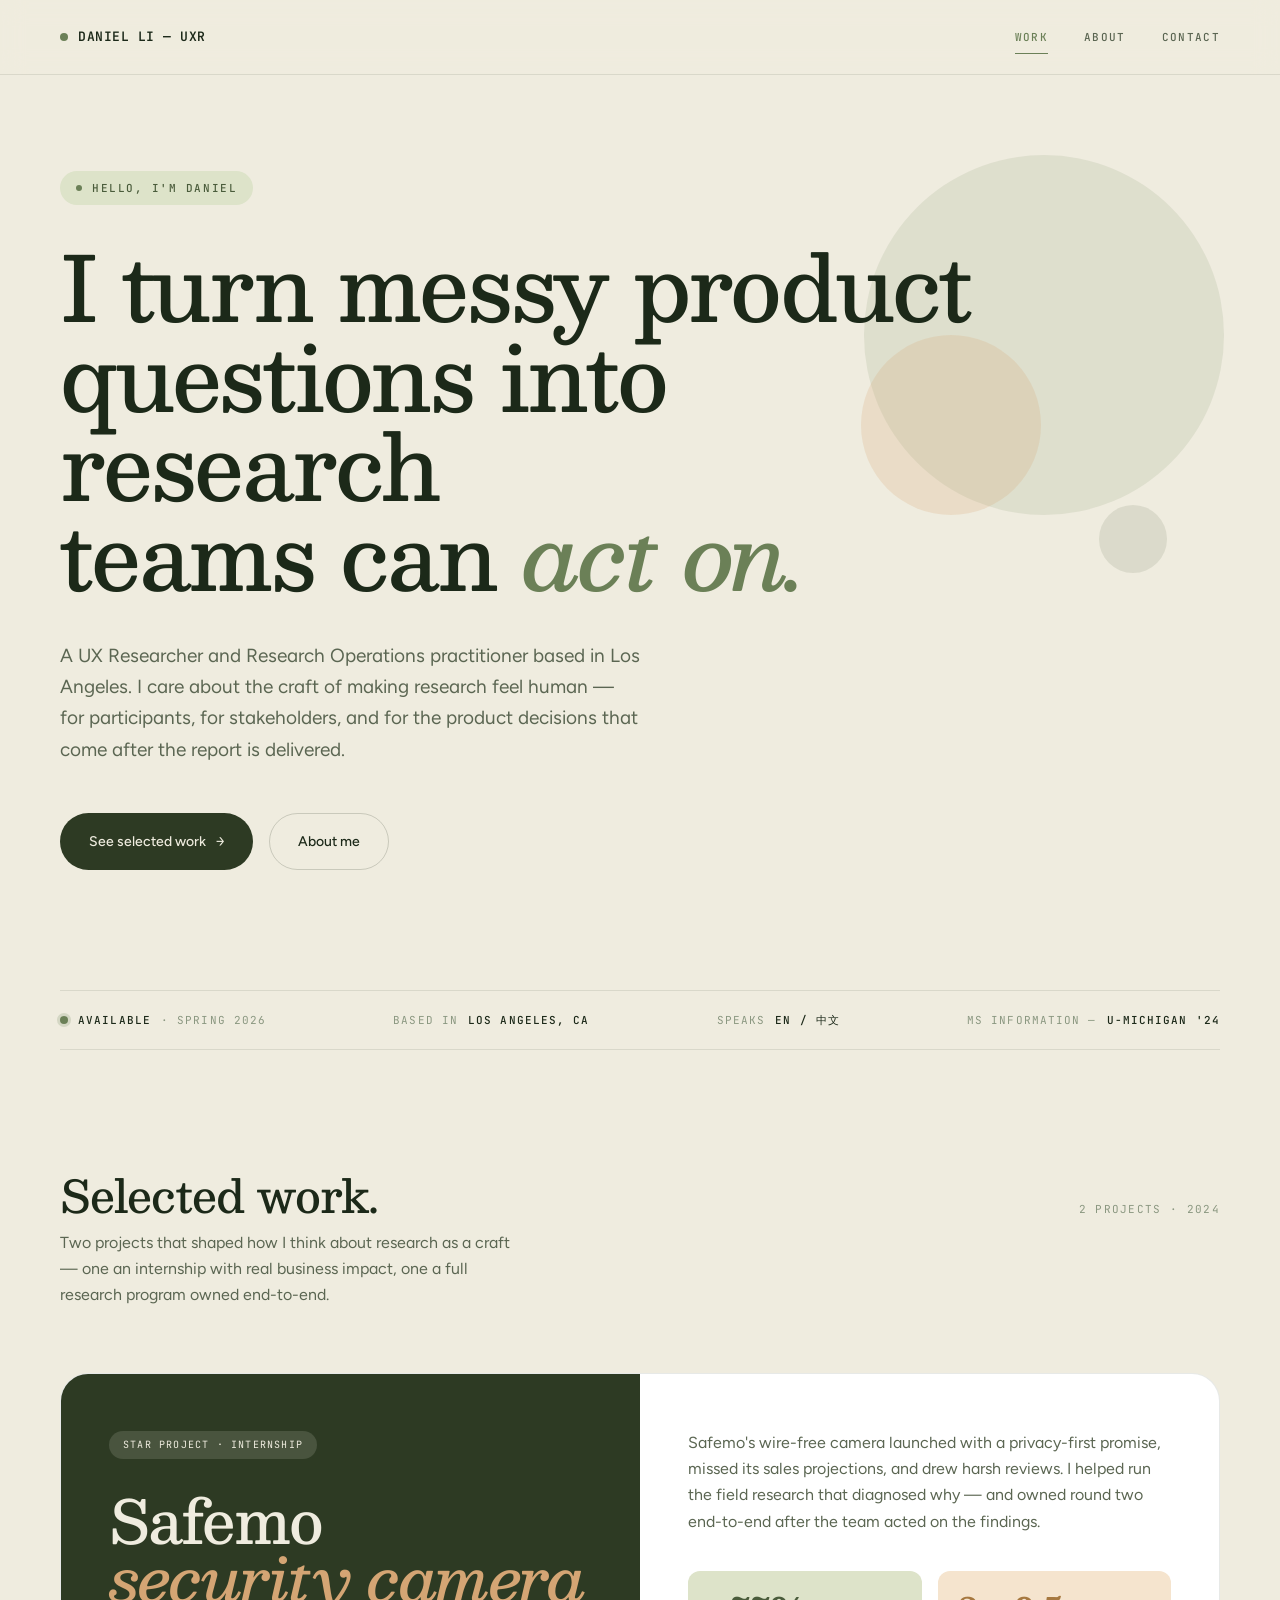
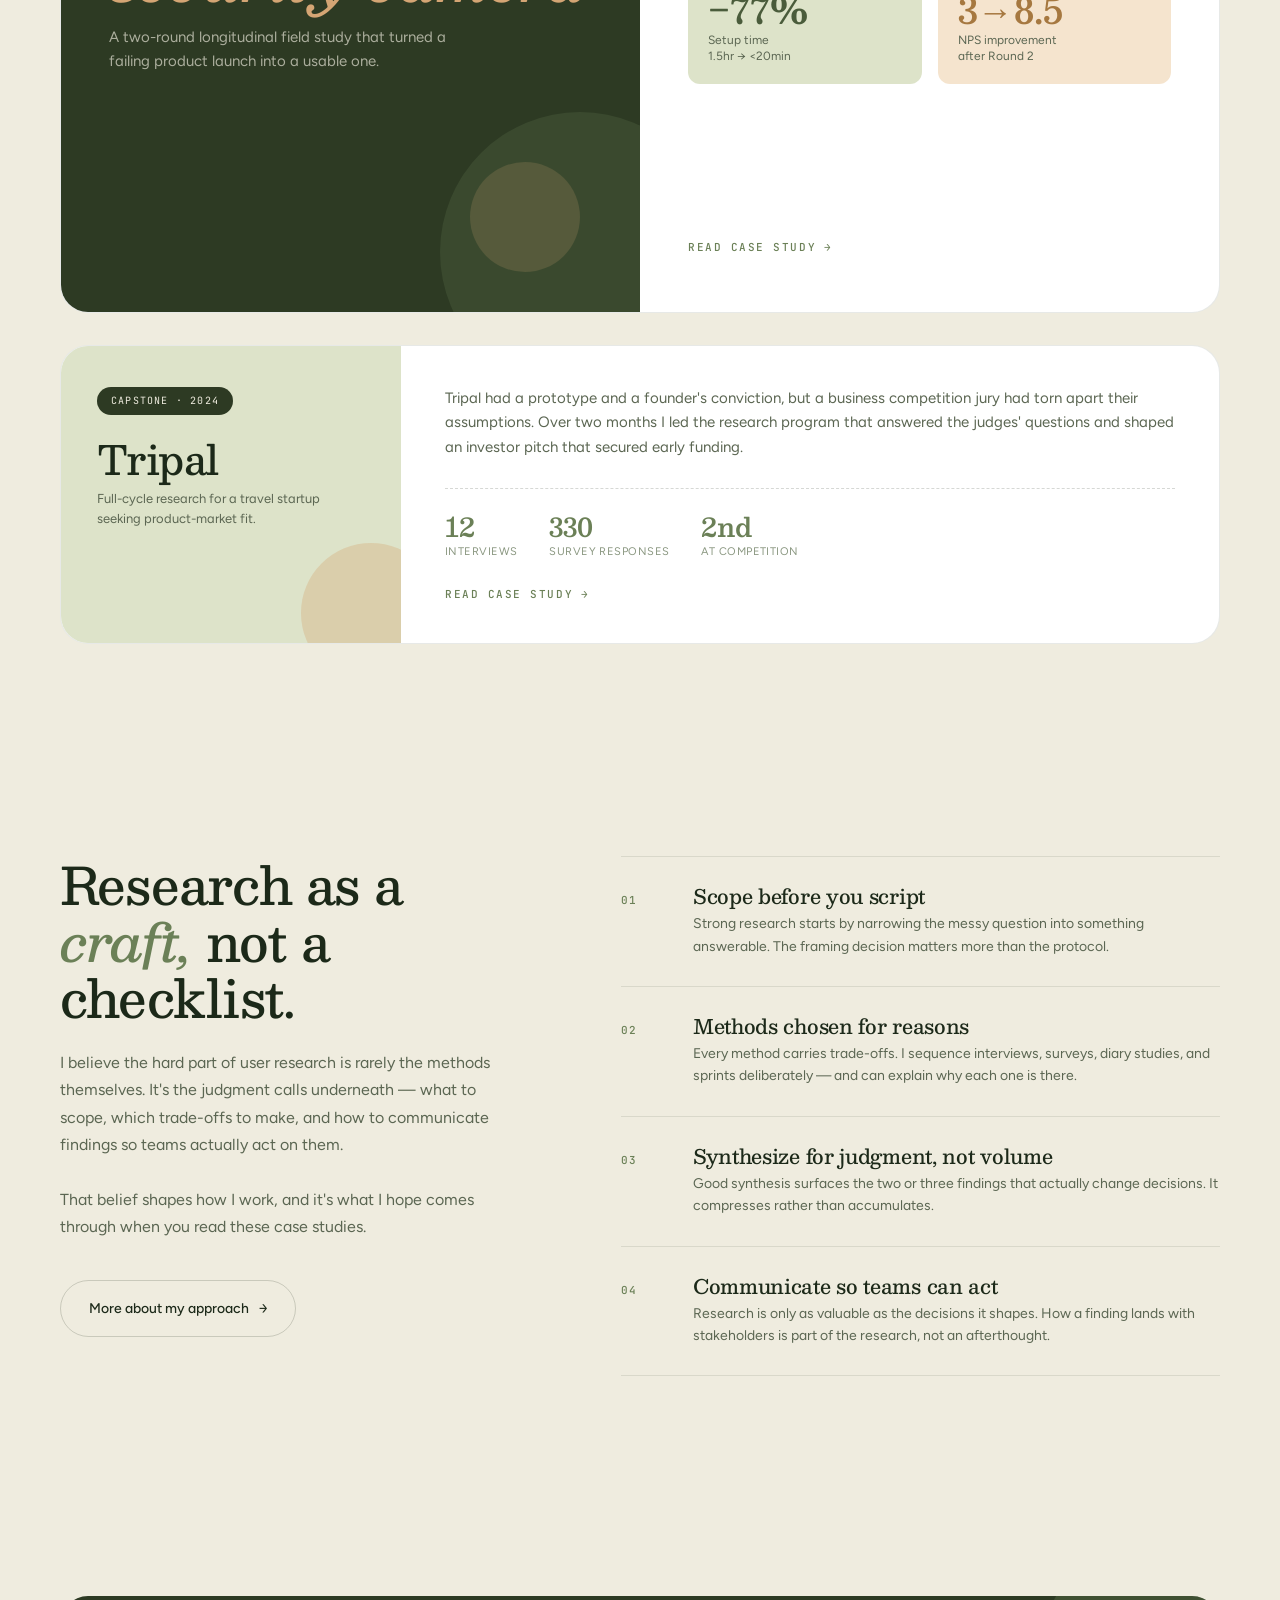
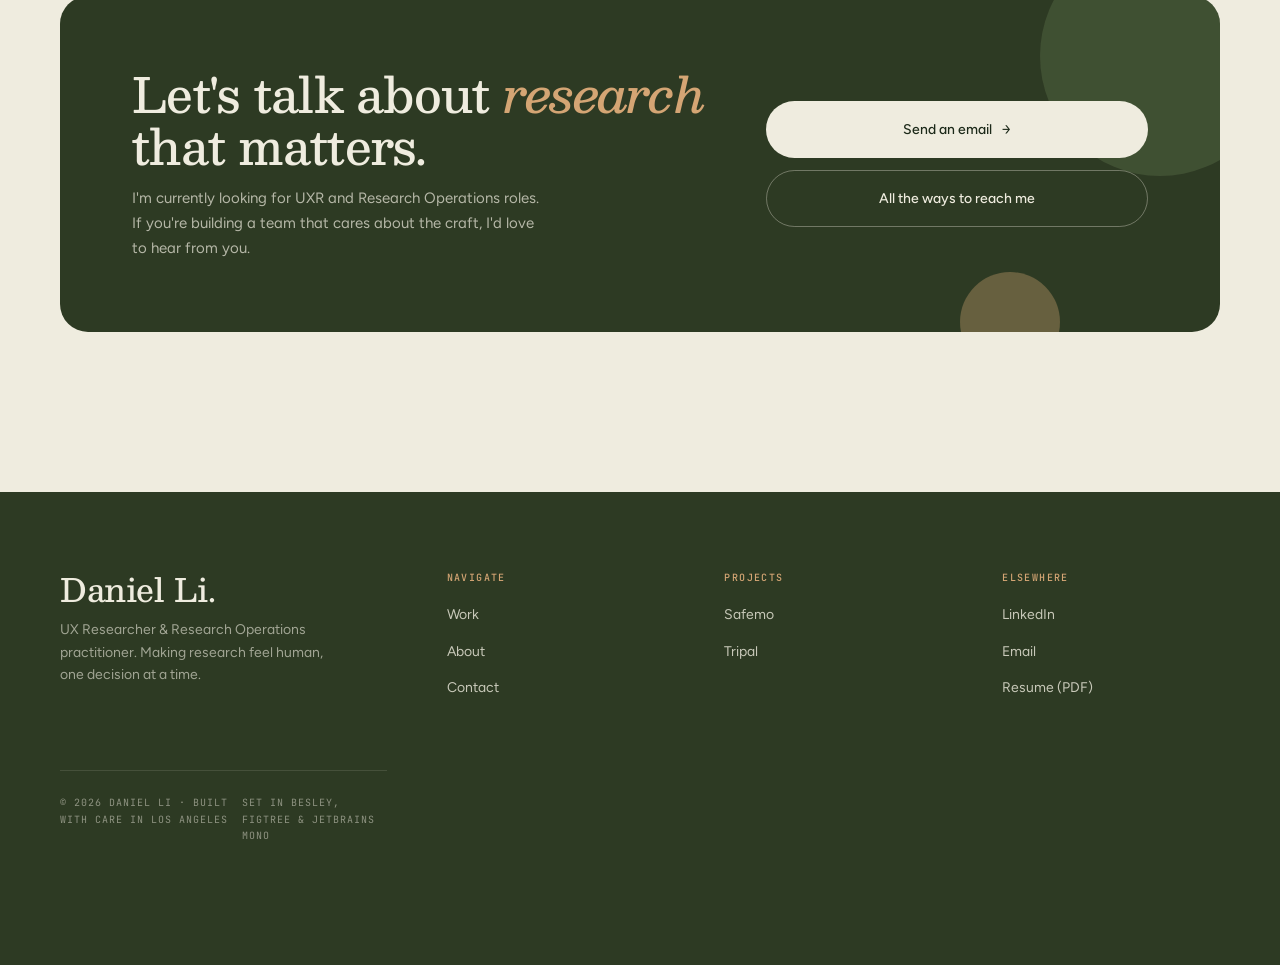
==== index.html @ e018b762 "Add files via upload" ====
<!DOCTYPE html>
<html lang="en">
<head>
<meta charset="UTF-8">
<meta name="viewport" content="width=device-width, initial-scale=1.0">
<title>Daniel Li — UX Researcher &amp; Research Operations</title>
<meta name="description" content="Daniel Li is a UX Researcher and Research Operations practitioner who helps product teams turn messy questions into research they can act on.">
<link rel="preconnect" href="https://fonts.googleapis.com">
<link rel="preconnect" href="https://fonts.gstatic.com" crossorigin>
<link href="https://fonts.googleapis.com/css2?family=Besley:ital,wght@0,400;0,500;0,600;0,700;1,400;1,500;1,600&family=Figtree:wght@400;500;600;700&family=JetBrains+Mono:wght@400;500;600&display=swap" rel="stylesheet">
<link rel="stylesheet" href="styles.css">
<style>
  /* -------- HOME: Hero -------- */
  .home-hero {
    padding: 96px 0 120px;
    position: relative;
    overflow: hidden;
  }
  .home-hero .hero-shapes {
    position: absolute;
    top: 0;
    right: 0;
    width: 55%;
    height: 100%;
    pointer-events: none;
  }
  .shape-circle {
    position: absolute;
    border-radius: 50%;
  }
  .shape-moss {
    top: 80px;
    right: 8%;
    width: 360px;
    height: 360px;
    background: var(--primary);
    opacity: 0.13;
  }
  .shape-apricot {
    top: 260px;
    right: 34%;
    width: 180px;
    height: 180px;
    background: var(--accent);
    opacity: 0.22;
  }
  .shape-small {
    top: 430px;
    right: 16%;
    width: 68px;
    height: 68px;
    background: var(--primary-dark);
    opacity: 0.12;
  }
  .home-hero .container {
    position: relative;
    z-index: 1;
  }
  .home-hero .eyebrow {
    margin-bottom: 36px;
  }
  .home-hero h1 {
    font-size: clamp(3rem, 7vw, 6rem);
    line-height: 1.0;
    font-weight: 500;
    letter-spacing: -0.025em;
    max-width: 960px;
    margin-bottom: 40px;
  }
  .home-hero h1 .line { display: block; }
  .home-hero h1 em { font-weight: 500; }
  .home-hero .lede {
    font-size: 19px;
    line-height: 1.65;
    max-width: 580px;
    color: var(--ink-2);
    margin-bottom: 48px;
  }
  .home-hero .cta-row {
    display: flex;
    gap: 16px;
    flex-wrap: wrap;
  }

  /* Status bar under hero */
  .status-bar {
    max-width: var(--container);
    margin: 0 auto;
    padding: 0 40px;
  }
  .status-bar .inner {
    display: flex;
    justify-content: space-between;
    align-items: center;
    padding: 20px 0;
    border-top: 1px solid var(--border);
    border-bottom: 1px solid var(--border);
    font-family: var(--font-mono);
    font-size: 11px;
    letter-spacing: 0.1em;
    text-transform: uppercase;
    color: var(--ink-3);
  }
  .status-bar .inner span { display: inline-flex; align-items: center; gap: 10px; }
  .status-bar .inner span b { color: var(--ink); font-weight: 500; }
  .status-bar .status-dot {
    display: inline-block;
    width: 8px; height: 8px;
    background: var(--primary);
    border-radius: 50%;
    box-shadow: 0 0 0 3px rgba(107, 128, 87, 0.2);
    animation: pulse 2s ease-in-out infinite;
  }
  @keyframes pulse {
    0%, 100% { box-shadow: 0 0 0 3px rgba(107, 128, 87, 0.2); }
    50% { box-shadow: 0 0 0 6px rgba(107, 128, 87, 0.08); }
  }

  /* -------- Featured Work -------- */
  .work-section {
    padding: 120px 0 60px;
  }
  .work-header {
    display: flex;
    justify-content: space-between;
    align-items: baseline;
    margin-bottom: 64px;
    flex-wrap: wrap;
    gap: 20px;
  }
  .work-header .headline {
    max-width: 560px;
  }
  .work-header h2 {
    font-size: clamp(2rem, 3.5vw, 3rem);
    margin-bottom: 10px;
  }
  .work-header p {
    font-size: 16px;
    color: var(--ink-2);
    max-width: 460px;
  }
  .work-header .count {
    font-family: var(--font-mono);
    font-size: 11px;
    letter-spacing: 0.12em;
    text-transform: uppercase;
    color: var(--ink-3);
  }

  .project-card {
    display: grid;
    background: var(--bg-card);
    border: 1px solid var(--border);
    border-radius: var(--radius-xl);
    overflow: hidden;
    margin-bottom: 32px;
    transition: transform 0.4s ease, box-shadow 0.4s ease, border-color 0.4s ease;
    text-decoration: none;
    color: inherit;
    cursor: pointer;
  }
  .project-card:hover {
    transform: translateY(-4px);
    border-color: var(--primary);
    box-shadow: 0 30px 60px -30px rgba(28, 41, 25, 0.18);
  }

  /* Featured (Safemo) — larger asymmetric card */
  .project-card.featured {
    grid-template-columns: 1fr 1fr;
    min-height: 540px;
  }
  .project-card.featured .visual {
    background: var(--primary-deep);
    color: var(--bg);
    padding: 56px 48px;
    position: relative;
    overflow: hidden;
  }
  .project-card.featured .visual .tag {
    display: inline-block;
    font-family: var(--font-mono);
    font-size: 10px;
    letter-spacing: 0.12em;
    text-transform: uppercase;
    background: rgba(239, 236, 223, 0.14);
    color: var(--bg);
    padding: 6px 14px;
    border-radius: var(--radius-pill);
    margin-bottom: 32px;
  }
  .project-card.featured .visual h3 {
    font-family: var(--font-display);
    font-size: 3.75rem;
    font-weight: 500;
    color: var(--bg);
    line-height: 0.96;
    letter-spacing: -0.02em;
    margin-bottom: 20px;
    position: relative;
    z-index: 1;
  }
  .project-card.featured .visual h3 em {
    color: var(--accent);
    font-style: italic;
  }
  .project-card.featured .visual .subtitle {
    font-size: 15px;
    color: rgba(239, 236, 223, 0.65);
    max-width: 340px;
    line-height: 1.55;
    position: relative;
    z-index: 1;
  }
  .project-card.featured .visual .decor {
    position: absolute;
    bottom: -80px;
    right: -80px;
    width: 280px;
    height: 280px;
    border-radius: 50%;
    background: var(--primary);
    opacity: 0.22;
  }
  .project-card.featured .visual .decor-2 {
    position: absolute;
    bottom: 40px;
    right: 60px;
    width: 110px;
    height: 110px;
    border-radius: 50%;
    background: var(--accent);
    opacity: 0.18;
  }
  .project-card.featured .content {
    padding: 56px 48px;
    display: flex;
    flex-direction: column;
    justify-content: space-between;
  }
  .project-card.featured .content .intro-text {
    font-size: 16px;
    line-height: 1.65;
    color: var(--ink-2);
    margin-bottom: 36px;
  }
  .project-card.featured .metrics-grid {
    display: grid;
    grid-template-columns: 1fr 1fr;
    gap: 16px;
    margin-bottom: 32px;
  }
  .metric-card {
    padding: 20px;
    background: var(--bg-sage);
    border-radius: var(--radius-md);
  }
  .metric-card.apricot { background: var(--bg-apricot); }
  .metric-card .num {
    font-family: var(--font-display);
    font-size: 2.25rem;
    font-weight: 600;
    line-height: 1;
    color: var(--primary-dark);
    margin-bottom: 6px;
  }
  .metric-card.apricot .num { color: var(--accent-dark); }
  .metric-card .label {
    font-size: 12px;
    color: var(--ink-2);
    line-height: 1.3;
  }
  .project-card .read-more {
    display: inline-flex;
    align-items: center;
    gap: 8px;
    font-family: var(--font-mono);
    font-size: 11px;
    letter-spacing: 0.14em;
    text-transform: uppercase;
    color: var(--primary);
    font-weight: 500;
  }
  .project-card .read-more .arrow {
    transition: transform 0.3s;
  }
  .project-card:hover .read-more .arrow { transform: translateX(4px); }

  /* Secondary (Tripal) — horizontal card */
  .project-card.secondary {
    grid-template-columns: 340px 1fr;
    min-height: 280px;
  }
  .project-card.secondary .visual {
    background: var(--bg-sage);
    padding: 40px 36px;
    position: relative;
    overflow: hidden;
  }
  .project-card.secondary .visual .tag {
    display: inline-block;
    font-family: var(--font-mono);
    font-size: 10px;
    letter-spacing: 0.12em;
    text-transform: uppercase;
    background: var(--primary-deep);
    color: var(--bg);
    padding: 6px 14px;
    border-radius: var(--radius-pill);
    margin-bottom: 24px;
  }
  .project-card.secondary .visual h3 {
    font-family: var(--font-display);
    font-size: 2.5rem;
    font-weight: 500;
    line-height: 1;
    margin-bottom: 10px;
    color: var(--ink);
  }
  .project-card.secondary .visual .subtitle {
    font-size: 13px;
    color: var(--ink-2);
    line-height: 1.5;
  }
  .project-card.secondary .visual .decor {
    position: absolute;
    bottom: -40px;
    right: -40px;
    width: 140px;
    height: 140px;
    border-radius: 50%;
    background: var(--accent);
    opacity: 0.35;
  }
  .project-card.secondary .content {
    padding: 40px 44px;
    display: flex;
    flex-direction: column;
    justify-content: space-between;
  }
  .project-card.secondary .content .intro-text {
    font-size: 15px;
    line-height: 1.65;
    color: var(--ink-2);
    margin-bottom: 28px;
  }
  .project-card.secondary .metrics-row {
    display: flex;
    gap: 32px;
    padding-top: 24px;
    border-top: 1px dashed var(--border-strong);
    margin-bottom: 24px;
  }
  .metric-inline .num {
    font-family: var(--font-display);
    font-size: 1.625rem;
    font-weight: 600;
    color: var(--primary);
    line-height: 1;
    margin-bottom: 4px;
  }
  .metric-inline .label {
    font-size: 11px;
    color: var(--ink-3);
    text-transform: uppercase;
    letter-spacing: 0.04em;
  }

  /* -------- Approach snapshot -------- */
  .approach-section {
    padding: 120px 0;
  }
  .approach-section .container {
    display: grid;
    grid-template-columns: 1fr 1.3fr;
    gap: 100px;
    align-items: start;
  }
  .approach-section .headline h2 {
    font-size: clamp(2rem, 4vw, 3.25rem);
    margin-bottom: 24px;
  }
  .approach-section .headline h2 em {
    color: var(--primary);
    font-weight: 500;
  }
  .approach-section .headline p {
    font-size: 16px;
    line-height: 1.7;
    color: var(--ink-2);
    margin-bottom: 28px;
  }
  .approach-section .headline .btn-secondary { margin-top: 12px; }

  .approach-list {
    list-style: none;
    counter-reset: approach;
  }
  .approach-list li {
    padding: 28px 0;
    border-top: 1px solid var(--border);
    display: grid;
    grid-template-columns: 48px 1fr;
    gap: 24px;
    counter-increment: approach;
  }
  .approach-list li:last-child { border-bottom: 1px solid var(--border); }
  .approach-list li::before {
    content: "0" counter(approach);
    font-family: var(--font-mono);
    font-size: 11px;
    color: var(--primary);
    font-weight: 500;
    letter-spacing: 0.1em;
    padding-top: 6px;
  }
  .approach-list h4 {
    font-family: var(--font-display);
    font-size: 1.25rem;
    font-weight: 500;
    margin-bottom: 6px;
  }
  .approach-list p {
    font-size: 14px;
    color: var(--ink-2);
    line-height: 1.6;
    margin: 0;
  }

  /* -------- Contact strip -------- */
  .contact-strip {
    padding: 100px 0 40px;
  }
  .contact-strip .inner {
    background: var(--primary-deep);
    color: var(--bg);
    border-radius: var(--radius-xl);
    padding: 72px 72px;
    display: grid;
    grid-template-columns: 1.5fr 1fr;
    gap: 60px;
    align-items: center;
    position: relative;
    overflow: hidden;
  }
  .contact-strip .inner .decor {
    position: absolute;
    top: -60px;
    right: -60px;
    width: 240px;
    height: 240px;
    border-radius: 50%;
    background: var(--primary);
    opacity: 0.3;
  }
  .contact-strip .inner .decor-2 {
    position: absolute;
    bottom: -40px;
    right: 160px;
    width: 100px;
    height: 100px;
    border-radius: 50%;
    background: var(--accent);
    opacity: 0.35;
  }
  .contact-strip h2 {
    font-size: clamp(2rem, 3.8vw, 3rem);
    color: var(--bg);
    line-height: 1.08;
    margin-bottom: 14px;
    position: relative;
    z-index: 1;
  }
  .contact-strip h2 em { color: var(--accent); }
  .contact-strip p {
    font-size: 15px;
    color: rgba(239, 236, 223, 0.7);
    max-width: 420px;
    position: relative;
    z-index: 1;
    margin: 0;
  }
  .contact-strip .actions {
    display: flex;
    flex-direction: column;
    gap: 12px;
    position: relative;
    z-index: 1;
  }
  .contact-strip .actions .btn {
    justify-content: center;
  }
  .contact-strip .btn-primary {
    background: var(--bg);
    color: var(--ink);
  }
  .contact-strip .btn-primary:hover { background: var(--accent); color: var(--ink); }
  .contact-strip .btn-secondary {
    border-color: rgba(239, 236, 223, 0.35);
    color: var(--bg);
  }
  .contact-strip .btn-secondary:hover {
    background: rgba(239, 236, 223, 0.1);
    color: var(--bg);
    border-color: var(--bg);
  }

  /* -------- Responsive -------- */
  @media (max-width: 980px) {
    .home-hero { padding: 60px 0 80px; }
    .home-hero .hero-shapes { opacity: 0.6; }
    .shape-moss { width: 240px; height: 240px; top: 40px; right: -40px; }
    .shape-apricot { width: 120px; height: 120px; top: 180px; right: 100px; }
    .shape-small { display: none; }
    .status-bar .inner {
      flex-direction: column;
      align-items: flex-start;
      gap: 10px;
      padding: 16px 0;
    }
    .work-section { padding: 80px 0 40px; }
    .project-card.featured { grid-template-columns: 1fr; min-height: auto; }
    .project-card.featured .visual { padding: 40px 32px; }
    .project-card.featured .visual h3 { font-size: 2.75rem; }
    .project-card.featured .content { padding: 40px 32px; }
    .project-card.secondary { grid-template-columns: 1fr; }
    .project-card.secondary .visual { padding: 32px; }
    .project-card.secondary .content { padding: 32px; }
    .approach-section { padding: 80px 0; }
    .approach-section .container {
      grid-template-columns: 1fr;
      gap: 50px;
    }
    .contact-strip .inner {
      grid-template-columns: 1fr;
      padding: 56px 40px;
      gap: 36px;
    }
    .contact-strip .actions .btn { width: 100%; }
  }
  @media (max-width: 600px) {
    .project-card.featured .metrics-grid { grid-template-columns: 1fr; }
    .metric-card .num { font-size: 1.875rem; }
    .project-card.secondary .metrics-row {
      flex-direction: column;
      gap: 16px;
    }
    .contact-strip .inner { padding: 40px 28px; }
  }
</style>
</head>
<body>

<!-- ============ HEADER ============ -->
<header class="site-header">
  <nav class="nav">
    <a href="index.html" class="nav-logo">Daniel Li — UXR</a>
    <div class="nav-links">
      <a href="index.html" class="active">Work</a>
      <a href="about.html">About</a>
      <a href="contact.html">Contact</a>
    </div>
  </nav>
</header>

<!-- ============ HERO ============ -->
<section class="home-hero">
  <div class="hero-shapes">
    <div class="shape-circle shape-moss"></div>
    <div class="shape-circle shape-apricot"></div>
    <div class="shape-circle shape-small"></div>
  </div>
  <div class="container">
    <div class="eyebrow">Hello, I'm Daniel</div>
    <h1>
      <span class="line">I turn messy product</span>
      <span class="line">questions into research</span>
      <span class="line">teams can <em>act on.</em></span>
    </h1>
    <p class="lede">A UX Researcher and Research Operations practitioner based in Los Angeles. I care about the craft of making research feel human — for participants, for stakeholders, and for the product decisions that come after the report is delivered.</p>
    <div class="cta-row">
      <a href="#work" class="btn btn-primary">See selected work <span class="arrow">→</span></a>
      <a href="about.html" class="btn btn-secondary">About me</a>
    </div>
  </div>
</section>

<!-- ============ STATUS BAR ============ -->
<div class="status-bar">
  <div class="inner">
    <span><i class="status-dot"></i> <b>Available</b> · Spring 2026</span>
    <span>Based in <b>Los Angeles, CA</b></span>
    <span>Speaks <b>EN / 中文</b></span>
    <span>MS Information — <b>U-Michigan '24</b></span>
  </div>
</div>

<!-- ============ FEATURED WORK ============ -->
<section class="work-section" id="work">
  <div class="container">
    <div class="work-header">
      <div class="headline">
        <h2>Selected work.</h2>
        <p>Two projects that shaped how I think about research as a craft — one an internship with real business impact, one a full research program owned end-to-end.</p>
      </div>
      <div class="count">2 Projects · 2024</div>
    </div>

    <!-- SAFEMO — Featured -->
    <a href="safemo.html" class="project-card featured">
      <div class="visual">
        <span class="tag">Star project · Internship</span>
        <h3>Safemo<br><em>security camera</em></h3>
        <p class="subtitle">A two-round longitudinal field study that turned a failing product launch into a usable one.</p>
        <div class="decor"></div>
        <div class="decor-2"></div>
      </div>
      <div class="content">
        <div>
          <p class="intro-text">Safemo's wire-free camera launched with a privacy-first promise, missed its sales projections, and drew harsh reviews. I helped run the field research that diagnosed why — and owned round two end-to-end after the team acted on the findings.</p>
          <div class="metrics-grid">
            <div class="metric-card">
              <div class="num">−77%</div>
              <div class="label">Setup time<br>1.5hr → &lt;20min</div>
            </div>
            <div class="metric-card apricot">
              <div class="num">3→8.5</div>
              <div class="label">NPS improvement<br>after Round 2</div>
            </div>
          </div>
        </div>
        <span class="read-more">Read case study <span class="arrow">→</span></span>
      </div>
    </a>

    <!-- TRIPAL — Secondary -->
    <a href="tripal.html" class="project-card secondary">
      <div class="visual">
        <span class="tag">Capstone · 2024</span>
        <h3>Tripal</h3>
        <p class="subtitle">Full-cycle research for a travel startup seeking product-market fit.</p>
        <div class="decor"></div>
      </div>
      <div class="content">
        <div>
          <p class="intro-text">Tripal had a prototype and a founder's conviction, but a business competition jury had torn apart their assumptions. Over two months I led the research program that answered the judges' questions and shaped an investor pitch that secured early funding.</p>
          <div class="metrics-row">
            <div class="metric-inline">
              <div class="num">12</div>
              <div class="label">Interviews</div>
            </div>
            <div class="metric-inline">
              <div class="num">330</div>
              <div class="label">Survey responses</div>
            </div>
            <div class="metric-inline">
              <div class="num">2nd</div>
              <div class="label">At competition</div>
            </div>
          </div>
        </div>
        <span class="read-more">Read case study <span class="arrow">→</span></span>
      </div>
    </a>
  </div>
</section>

<!-- ============ APPROACH ============ -->
<section class="approach-section">
  <div class="container">
    <div class="headline">
      <h2>Research as a <em>craft,</em> not a checklist.</h2>
      <p>I believe the hard part of user research is rarely the methods themselves. It's the judgment calls underneath — what to scope, which trade-offs to make, and how to communicate findings so teams actually act on them.</p>
      <p>That belief shapes how I work, and it's what I hope comes through when you read these case studies.</p>
      <a href="about.html" class="btn btn-secondary">More about my approach <span class="arrow">→</span></a>
    </div>
    <ol class="approach-list">
      <li>
        <div>
          <h4>Scope before you script</h4>
          <p>Strong research starts by narrowing the messy question into something answerable. The framing decision matters more than the protocol.</p>
        </div>
      </li>
      <li>
        <div>
          <h4>Methods chosen for reasons</h4>
          <p>Every method carries trade-offs. I sequence interviews, surveys, diary studies, and sprints deliberately — and can explain why each one is there.</p>
        </div>
      </li>
      <li>
        <div>
          <h4>Synthesize for judgment, not volume</h4>
          <p>Good synthesis surfaces the two or three findings that actually change decisions. It compresses rather than accumulates.</p>
        </div>
      </li>
      <li>
        <div>
          <h4>Communicate so teams can act</h4>
          <p>Research is only as valuable as the decisions it shapes. How a finding lands with stakeholders is part of the research, not an afterthought.</p>
        </div>
      </li>
    </ol>
  </div>
</section>

<!-- ============ CONTACT STRIP ============ -->
<section class="contact-strip">
  <div class="container">
    <div class="inner">
      <div>
        <h2>Let's talk about <em>research</em> that matters.</h2>
        <p>I'm currently looking for UXR and Research Operations roles. If you're building a team that cares about the craft, I'd love to hear from you.</p>
      </div>
      <div class="actions">
        <a href="mailto:your.email@example.com" class="btn btn-primary">Send an email <span class="arrow">→</span></a>
        <a href="contact.html" class="btn btn-secondary">All the ways to reach me</a>
      </div>
      <div class="decor"></div>
      <div class="decor-2"></div>
    </div>
  </div>
</section>

<!-- ============ FOOTER ============ -->
<footer class="site-footer">
  <div class="container">
    <div class="footer-intro">
      <h3>Daniel Li.</h3>
      <p class="tagline">UX Researcher &amp; Research Operations practitioner. Making research feel human, one decision at a time.</p>
    </div>
    <div class="footer-col">
      <h4>Navigate</h4>
      <ul>
        <li><a href="index.html">Work</a></li>
        <li><a href="about.html">About</a></li>
        <li><a href="contact.html">Contact</a></li>
      </ul>
    </div>
    <div class="footer-col">
      <h4>Projects</h4>
      <ul>
        <li><a href="safemo.html">Safemo</a></li>
        <li><a href="tripal.html">Tripal</a></li>
      </ul>
    </div>
    <div class="footer-col">
      <h4>Elsewhere</h4>
      <ul>
        <li><a href="#">LinkedIn</a></li>
        <li><a href="#">Email</a></li>
        <li><a href="#">Resume (PDF)</a></li>
      </ul>
    </div>
    <div class="colophon">
      <span>© 2026 Daniel Li · Built with care in Los Angeles</span>
      <span>Set in Besley, Figtree &amp; JetBrains Mono</span>
    </div>
  </div>
</footer>

</body>
</html>
---- styles.css ----
/* ==========================================================================
   DANIEL LI — UXR PORTFOLIO
   Shared stylesheet · Palette C: Moss & Oat
   ========================================================================== */

/* -------- CSS Variables -------- */
:root {
  /* Color — Moss & Oat palette */
  --bg:            #EFECDF;
  --bg-alt:        #FAF7EA;
  --bg-card:       #FFFFFF;
  --bg-sage:       #DDE3C9;
  --bg-apricot:    #F5E4CE;

  --primary:       #6B8057;
  --primary-dark:  #4A5C3B;
  --primary-deep:  #2D3A23;

  --accent:        #D4A574;
  --accent-dark:   #A67840;

  --ink:           #1C2919;
  --ink-2:         #5B6652;
  --ink-3:         #8A9780;
  --ink-4:         #B5BCA8;

  --border:        rgba(28, 41, 25, 0.10);
  --border-strong: rgba(28, 41, 25, 0.18);

  /* Typography */
  --font-display: 'Besley', Georgia, serif;
  --font-body:    'Figtree', -apple-system, BlinkMacSystemFont, sans-serif;
  --font-mono:    'JetBrains Mono', 'Courier New', monospace;

  /* Scale */
  --radius-sm: 4px;
  --radius-md: 12px;
  --radius-lg: 20px;
  --radius-xl: 28px;
  --radius-pill: 999px;

  --container: 1240px;
  --container-narrow: 880px;
}

/* -------- Reset -------- */
*, *::before, *::after {
  margin: 0;
  padding: 0;
  box-sizing: border-box;
}

html {
  scroll-behavior: smooth;
  -webkit-text-size-adjust: 100%;
}

body {
  font-family: var(--font-body);
  font-size: 16px;
  line-height: 1.65;
  color: var(--ink);
  background: var(--bg);
  -webkit-font-smoothing: antialiased;
  -moz-osx-font-smoothing: grayscale;
  font-feature-settings: 'ss01', 'cv11';
}

img, svg { display: block; max-width: 100%; }
a { color: inherit; text-decoration: none; }
button { font: inherit; cursor: pointer; background: none; border: none; color: inherit; }

/* -------- Typography -------- */
h1, h2, h3, h4 {
  font-family: var(--font-display);
  font-weight: 500;
  letter-spacing: -0.015em;
  line-height: 1.1;
  color: var(--ink);
}

h1 { font-size: clamp(2.5rem, 5.5vw, 5rem); }
h2 { font-size: clamp(1.875rem, 3.5vw, 2.75rem); }
h3 { font-size: clamp(1.375rem, 2vw, 1.75rem); }
h4 { font-size: 1.125rem; }

em { font-style: italic; color: var(--primary); }

p { margin-bottom: 1rem; color: var(--ink-2); }
p:last-child { margin-bottom: 0; }

/* Utility */
.container {
  max-width: var(--container);
  margin: 0 auto;
  padding: 0 40px;
}
.container-narrow {
  max-width: var(--container-narrow);
  margin: 0 auto;
  padding: 0 40px;
}

.mono-label {
  font-family: var(--font-mono);
  font-size: 11px;
  letter-spacing: 0.12em;
  text-transform: uppercase;
  color: var(--ink-3);
  font-weight: 500;
}

.eyebrow {
  display: inline-flex;
  align-items: center;
  gap: 10px;
  font-family: var(--font-mono);
  font-size: 11px;
  font-weight: 500;
  letter-spacing: 0.14em;
  text-transform: uppercase;
  color: var(--primary-dark);
  background: var(--bg-sage);
  padding: 8px 16px;
  border-radius: var(--radius-pill);
}
.eyebrow::before {
  content: '';
  width: 6px; height: 6px;
  background: var(--primary);
  border-radius: 50%;
}

/* -------- Header / Nav -------- */
.site-header {
  position: sticky;
  top: 0;
  z-index: 50;
  background: rgba(239, 236, 223, 0.88);
  backdrop-filter: blur(12px);
  -webkit-backdrop-filter: blur(12px);
  border-bottom: 1px solid var(--border);
}
.nav {
  max-width: var(--container);
  margin: 0 auto;
  padding: 22px 40px;
  display: flex;
  justify-content: space-between;
  align-items: center;
}
.nav-logo {
  font-family: var(--font-mono);
  font-size: 13px;
  font-weight: 600;
  letter-spacing: 0.04em;
  text-transform: uppercase;
  color: var(--ink);
  display: inline-flex;
  align-items: center;
  gap: 10px;
}
.nav-logo::before {
  content: '';
  width: 8px; height: 8px;
  background: var(--primary);
  border-radius: 50%;
}
.nav-links {
  display: flex;
  gap: 36px;
  align-items: center;
}
.nav-links a {
  font-family: var(--font-mono);
  font-size: 11px;
  font-weight: 500;
  letter-spacing: 0.12em;
  text-transform: uppercase;
  color: var(--ink-2);
  position: relative;
  padding: 6px 0;
  transition: color 0.2s;
}
.nav-links a:hover, .nav-links a.active { color: var(--primary); }
.nav-links a.active::after {
  content: '';
  position: absolute;
  bottom: -2px;
  left: 0;
  right: 0;
  height: 1px;
  background: var(--primary);
}

/* -------- Footer -------- */
.site-footer {
  background: var(--primary-deep);
  color: var(--bg);
  padding: 80px 0 40px;
  margin-top: 120px;
}
.site-footer .container {
  display: grid;
  grid-template-columns: 1.5fr 1fr 1fr 1fr;
  gap: 60px;
  margin-bottom: 80px;
}
.site-footer h3 {
  font-family: var(--font-display);
  font-size: 2rem;
  color: var(--bg);
  margin-bottom: 12px;
  font-weight: 500;
}
.site-footer .tagline {
  font-size: 14px;
  color: rgba(239, 236, 223, 0.6);
  max-width: 280px;
  line-height: 1.6;
}
.site-footer .footer-col h4 {
  font-family: var(--font-mono);
  font-size: 10px;
  font-weight: 500;
  letter-spacing: 0.14em;
  text-transform: uppercase;
  color: var(--accent);
  margin-bottom: 18px;
}
.site-footer .footer-col ul { list-style: none; }
.site-footer .footer-col ul li { margin-bottom: 10px; }
.site-footer .footer-col a {
  font-size: 14px;
  color: rgba(239, 236, 223, 0.8);
  transition: color 0.2s;
}
.site-footer .footer-col a:hover { color: var(--accent); }
.site-footer .colophon {
  border-top: 1px solid rgba(239, 236, 223, 0.12);
  padding-top: 24px;
  display: flex;
  justify-content: space-between;
  font-family: var(--font-mono);
  font-size: 10px;
  letter-spacing: 0.1em;
  text-transform: uppercase;
  color: rgba(239, 236, 223, 0.5);
}

/* -------- Buttons -------- */
.btn {
  display: inline-flex;
  align-items: center;
  gap: 10px;
  padding: 16px 28px;
  border-radius: var(--radius-pill);
  font-size: 14px;
  font-weight: 500;
  font-family: var(--font-body);
  transition: all 0.25s ease;
  border: 1px solid transparent;
  cursor: pointer;
}
.btn-primary {
  background: var(--primary-deep);
  color: var(--bg);
}
.btn-primary:hover {
  background: var(--primary);
  transform: translateY(-1px);
}
.btn-secondary {
  background: transparent;
  color: var(--ink);
  border-color: var(--border-strong);
}
.btn-secondary:hover {
  background: var(--primary-deep);
  color: var(--bg);
  border-color: var(--primary-deep);
}
.btn .arrow {
  transition: transform 0.25s;
  font-family: var(--font-mono);
}
.btn:hover .arrow { transform: translateX(3px); }

/* -------- Sections -------- */
section { position: relative; }
.section-divider {
  max-width: var(--container);
  margin: 0 auto;
  padding: 0 40px;
}
.section-divider hr {
  border: none;
  height: 1px;
  background: var(--border);
}

/* -------- Shared card component -------- */
.card {
  background: var(--bg-card);
  border: 1px solid var(--border);
  border-radius: var(--radius-lg);
  padding: 32px;
  transition: transform 0.3s ease, box-shadow 0.3s ease, border-color 0.3s ease;
}

/* -------- Responsive -------- */
@media (max-width: 900px) {
  .container, .container-narrow { padding: 0 24px; }
  .nav { padding: 18px 24px; }
  .nav-links { gap: 22px; }
  .nav-links a { font-size: 10px; }
  .site-footer { padding: 60px 0 30px; }
  .site-footer .container {
    grid-template-columns: 1fr 1fr;
    gap: 40px;
    margin-bottom: 40px;
  }
  .site-footer .footer-intro { grid-column: 1 / 3; }
  .site-footer .colophon {
    flex-direction: column;
    gap: 8px;
  }
}

@media (max-width: 600px) {
  body { font-size: 15px; }
  .nav-links { gap: 16px; }
  .nav-logo { font-size: 11px; }
  .nav-logo::before { width: 6px; height: 6px; }
}
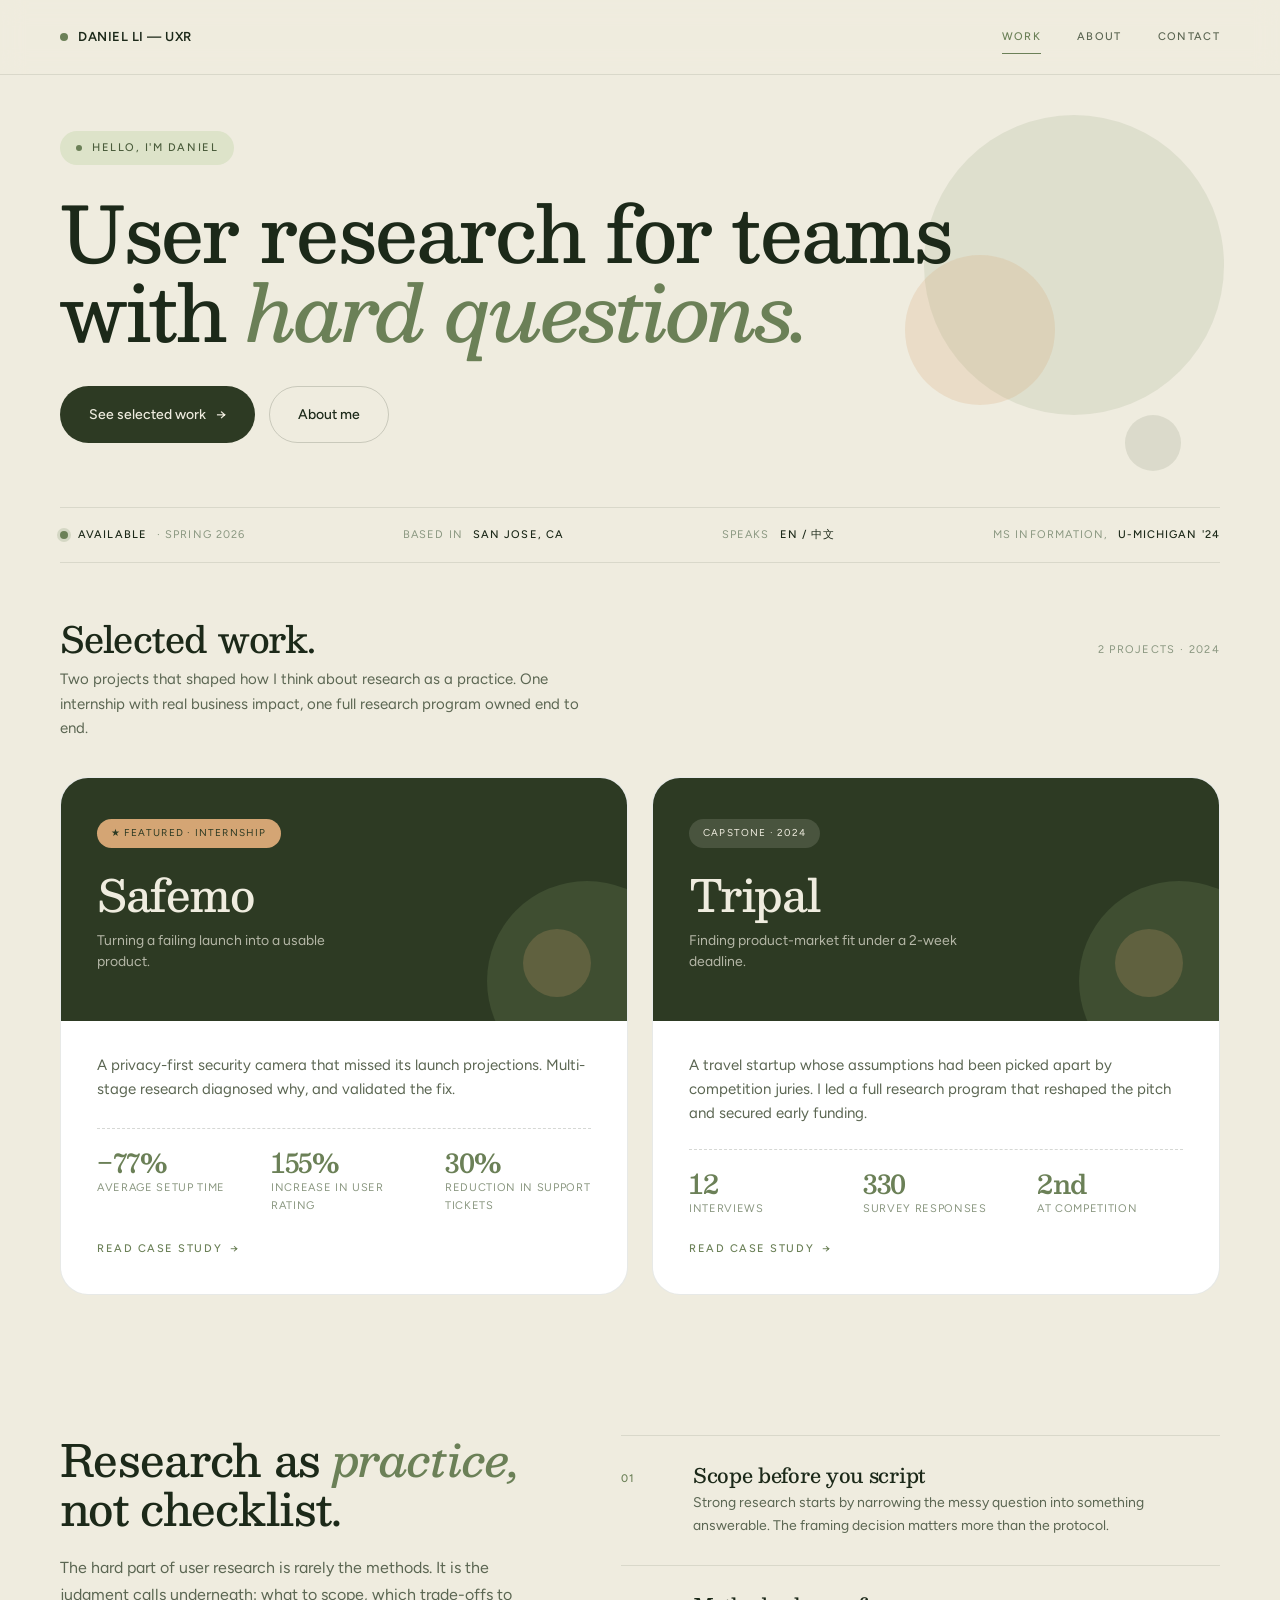
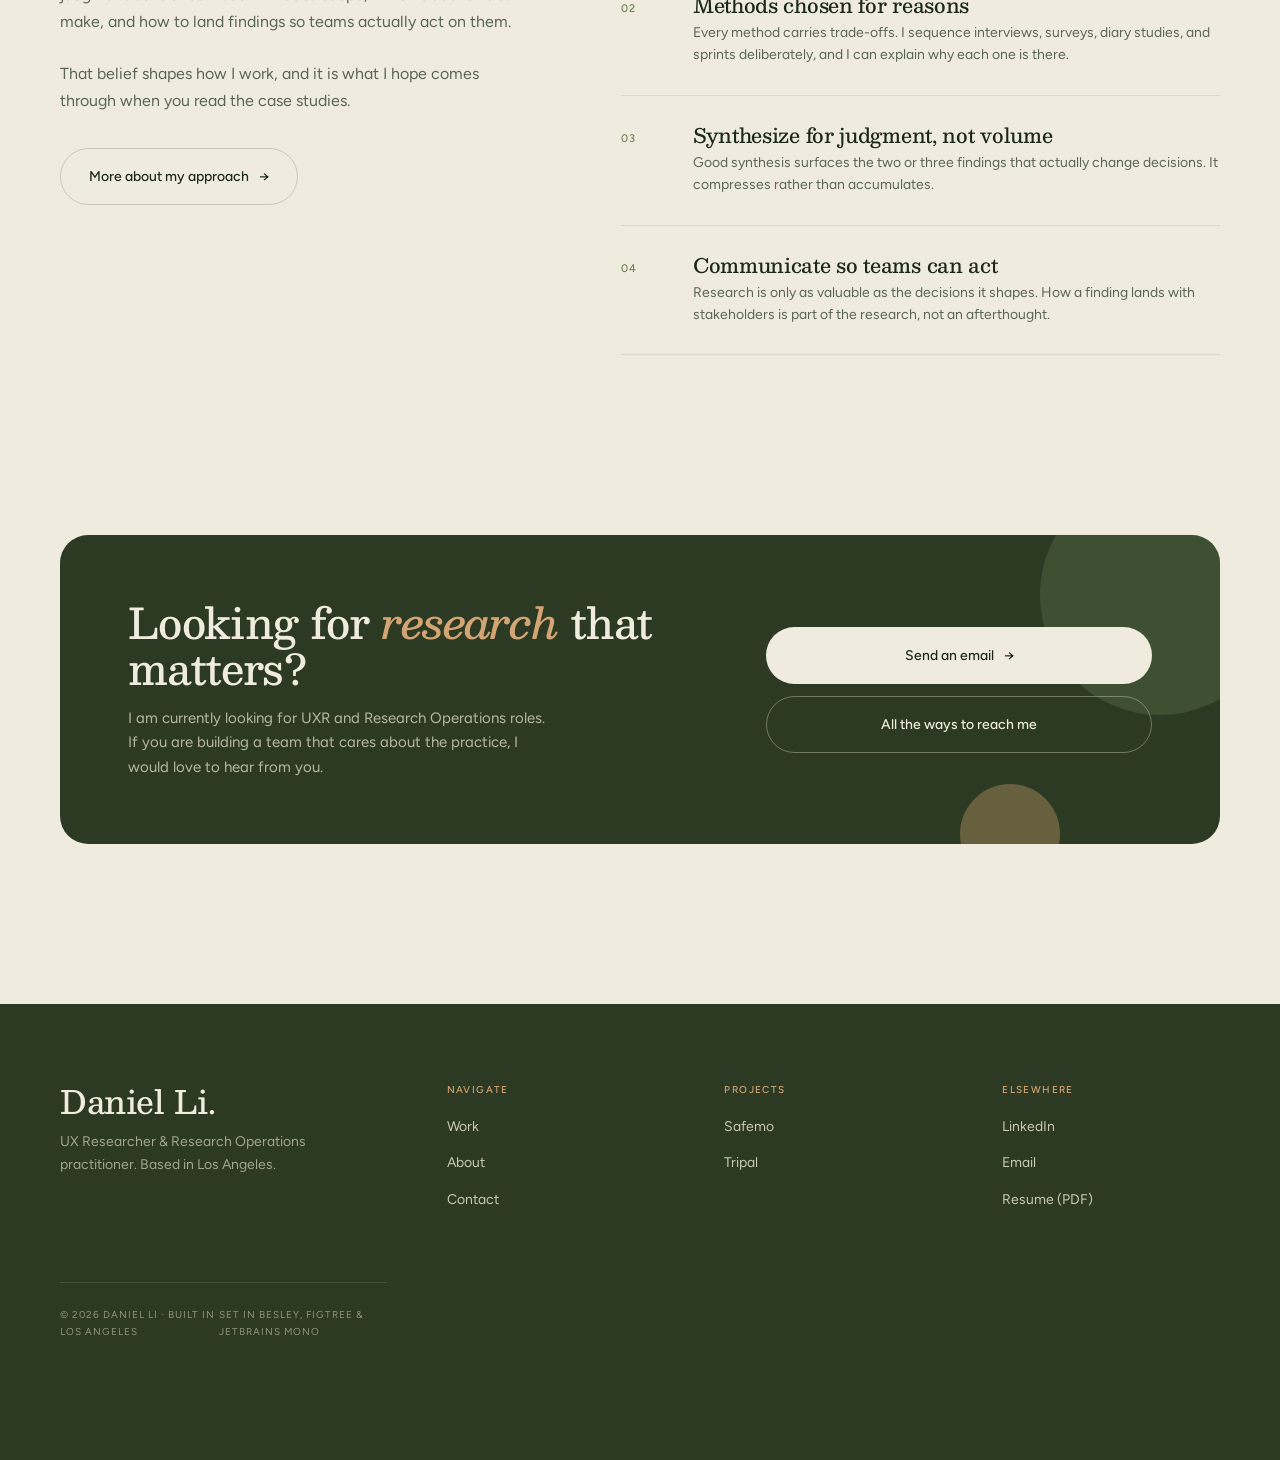
==== commit fcb1ab93: "Add files via upload" ====
--- a/index.html
+++ b/index.html
@@ -4,7 +4,7 @@
 <meta charset="UTF-8">
 <meta name="viewport" content="width=device-width, initial-scale=1.0">
 <title>Daniel Li — UX Researcher &amp; Research Operations</title>
-<meta name="description" content="Daniel Li is a UX Researcher and Research Operations practitioner who helps product teams turn messy questions into research they can act on.">
+<meta name="description" content="Daniel Li is a UX Researcher and Research Operations practitioner based in Los Angeles.">
 <link rel="preconnect" href="https://fonts.googleapis.com">
 <link rel="preconnect" href="https://fonts.gstatic.com" crossorigin>
 <link href="https://fonts.googleapis.com/css2?family=Besley:ital,wght@0,400;0,500;0,600;0,700;1,400;1,500;1,600&family=Figtree:wght@400;500;600;700&family=JetBrains+Mono:wght@400;500;600&display=swap" rel="stylesheet">
@@ -12,7 +12,7 @@
 <style>
   /* -------- HOME: Hero -------- */
   .home-hero {
-    padding: 96px 0 120px;
+    padding: 56px 0 64px;
     position: relative;
     overflow: hidden;
   }
@@ -29,26 +29,26 @@
     border-radius: 50%;
   }
   .shape-moss {
-    top: 80px;
+    top: 40px;
     right: 8%;
-    width: 360px;
-    height: 360px;
+    width: 300px;
+    height: 300px;
     background: var(--primary);
     opacity: 0.13;
   }
   .shape-apricot {
-    top: 260px;
-    right: 34%;
-    width: 180px;
-    height: 180px;
+    top: 180px;
+    right: 32%;
+    width: 150px;
+    height: 150px;
     background: var(--accent);
     opacity: 0.22;
   }
   .shape-small {
-    top: 430px;
-    right: 16%;
-    width: 68px;
-    height: 68px;
+    top: 340px;
+    right: 14%;
+    width: 56px;
+    height: 56px;
     background: var(--primary-dark);
     opacity: 0.12;
   }
@@ -57,28 +57,21 @@
     z-index: 1;
   }
   .home-hero .eyebrow {
-    margin-bottom: 36px;
+    margin-bottom: 28px;
   }
   .home-hero h1 {
-    font-size: clamp(3rem, 7vw, 6rem);
-    line-height: 1.0;
+    font-size: clamp(2.75rem, 6vw, 5rem);
+    line-height: 1.02;
     font-weight: 500;
     letter-spacing: -0.025em;
-    max-width: 960px;
-    margin-bottom: 40px;
+    max-width: 920px;
+    margin-bottom: 36px;
   }
   .home-hero h1 .line { display: block; }
   .home-hero h1 em { font-weight: 500; }
-  .home-hero .lede {
-    font-size: 19px;
-    line-height: 1.65;
-    max-width: 580px;
-    color: var(--ink-2);
-    margin-bottom: 48px;
-  }
   .home-hero .cta-row {
     display: flex;
-    gap: 16px;
+    gap: 14px;
     flex-wrap: wrap;
   }
 
@@ -92,7 +85,7 @@
     display: flex;
     justify-content: space-between;
     align-items: center;
-    padding: 20px 0;
+    padding: 18px 0;
     border-top: 1px solid var(--border);
     border-bottom: 1px solid var(--border);
     font-family: var(--font-mono);
@@ -118,13 +111,13 @@
 
   /* -------- Featured Work -------- */
   .work-section {
-    padding: 120px 0 60px;
+    padding: 56px 0 40px;
   }
   .work-header {
     display: flex;
     justify-content: space-between;
     align-items: baseline;
-    margin-bottom: 64px;
+    margin-bottom: 36px;
     flex-wrap: wrap;
     gap: 20px;
   }
@@ -132,13 +125,13 @@
     max-width: 560px;
   }
   .work-header h2 {
-    font-size: clamp(2rem, 3.5vw, 3rem);
-    margin-bottom: 10px;
+    font-size: clamp(1.75rem, 3vw, 2.25rem);
+    margin-bottom: 8px;
   }
   .work-header p {
-    font-size: 16px;
+    font-size: 15px;
     color: var(--ink-2);
-    max-width: 460px;
+    max-width: 520px;
   }
   .work-header .count {
     font-family: var(--font-mono);
@@ -148,128 +141,134 @@
     color: var(--ink-3);
   }
 
+  /* Equal-weight project grid */
+  .project-grid {
+    display: grid;
+    grid-template-columns: 1fr 1fr;
+    gap: 24px;
+  }
   .project-card {
-    display: grid;
     background: var(--bg-card);
     border: 1px solid var(--border);
     border-radius: var(--radius-xl);
     overflow: hidden;
-    margin-bottom: 32px;
-    transition: transform 0.4s ease, box-shadow 0.4s ease, border-color 0.4s ease;
     text-decoration: none;
     color: inherit;
     cursor: pointer;
+    display: flex;
+    flex-direction: column;
+    transition: transform 0.35s ease, box-shadow 0.35s ease, border-color 0.35s ease;
   }
   .project-card:hover {
     transform: translateY(-4px);
     border-color: var(--primary);
     box-shadow: 0 30px 60px -30px rgba(28, 41, 25, 0.18);
   }
-
-  /* Featured (Safemo) — larger asymmetric card */
-  .project-card.featured {
-    grid-template-columns: 1fr 1fr;
-    min-height: 540px;
-  }
-  .project-card.featured .visual {
+  .project-card .visual {
     background: var(--primary-deep);
     color: var(--bg);
-    padding: 56px 48px;
+    padding: 40px 36px 48px;
     position: relative;
     overflow: hidden;
-  }
-  .project-card.featured .visual .tag {
+    min-height: 230px;
+  }
+  .project-card .visual .tag {
     display: inline-block;
     font-family: var(--font-mono);
     font-size: 10px;
     letter-spacing: 0.12em;
     text-transform: uppercase;
+    padding: 6px 14px;
+    border-radius: var(--radius-pill);
+    margin-bottom: 24px;
     background: rgba(239, 236, 223, 0.14);
     color: var(--bg);
-    padding: 6px 14px;
-    border-radius: var(--radius-pill);
-    margin-bottom: 32px;
-  }
-  .project-card.featured .visual h3 {
+  }
+  .project-card .visual .tag.featured {
+    background: var(--accent);
+    color: var(--primary-deep);
+  }
+  .project-card .visual h3 {
     font-family: var(--font-display);
-    font-size: 3.75rem;
+    font-size: 2.75rem;
     font-weight: 500;
     color: var(--bg);
-    line-height: 0.96;
+    line-height: 1;
     letter-spacing: -0.02em;
-    margin-bottom: 20px;
+    margin-bottom: 14px;
     position: relative;
     z-index: 1;
   }
-  .project-card.featured .visual h3 em {
+  .project-card .visual h3 em {
     color: var(--accent);
     font-style: italic;
   }
-  .project-card.featured .visual .subtitle {
-    font-size: 15px;
-    color: rgba(239, 236, 223, 0.65);
-    max-width: 340px;
+  .project-card .visual .subtitle {
+    font-size: 14px;
+    color: rgba(239, 236, 223, 0.7);
+    max-width: 280px;
     line-height: 1.55;
     position: relative;
     z-index: 1;
-  }
-  .project-card.featured .visual .decor {
+    margin: 0;
+  }
+  .project-card .visual .decor-a {
     position: absolute;
-    bottom: -80px;
-    right: -80px;
-    width: 280px;
-    height: 280px;
+    bottom: -60px;
+    right: -60px;
+    width: 200px;
+    height: 200px;
     border-radius: 50%;
     background: var(--primary);
-    opacity: 0.22;
-  }
-  .project-card.featured .visual .decor-2 {
+    opacity: 0.28;
+  }
+  .project-card .visual .decor-b {
     position: absolute;
-    bottom: 40px;
-    right: 60px;
-    width: 110px;
-    height: 110px;
+    bottom: 24px;
+    right: 36px;
+    width: 68px;
+    height: 68px;
     border-radius: 50%;
     background: var(--accent);
-    opacity: 0.18;
-  }
-  .project-card.featured .content {
-    padding: 56px 48px;
+    opacity: 0.22;
+  }
+  .project-card .content {
+    padding: 32px 36px 36px;
+    flex: 1;
     display: flex;
     flex-direction: column;
     justify-content: space-between;
   }
-  .project-card.featured .content .intro-text {
-    font-size: 16px;
-    line-height: 1.65;
+  .project-card .content .intro-text {
+    font-size: 15px;
+    line-height: 1.6;
     color: var(--ink-2);
-    margin-bottom: 36px;
-  }
-  .project-card.featured .metrics-grid {
-    display: grid;
-    grid-template-columns: 1fr 1fr;
-    gap: 16px;
-    margin-bottom: 32px;
-  }
-  .metric-card {
-    padding: 20px;
-    background: var(--bg-sage);
-    border-radius: var(--radius-md);
-  }
-  .metric-card.apricot { background: var(--bg-apricot); }
-  .metric-card .num {
+    margin-bottom: 24px;
+  }
+  .project-card .metrics-row {
+    display: flex;
+    gap: 28px;
+    padding-top: 20px;
+    border-top: 1px dashed var(--border-strong);
+    margin-bottom: 22px;
+  }
+  .metric-inline {
+    flex: 1;
+  }
+  .metric-inline .num {
     font-family: var(--font-display);
-    font-size: 2.25rem;
+    font-size: 1.625rem;
     font-weight: 600;
+    color: var(--primary);
     line-height: 1;
-    color: var(--primary-dark);
-    margin-bottom: 6px;
-  }
-  .metric-card.apricot .num { color: var(--accent-dark); }
-  .metric-card .label {
-    font-size: 12px;
-    color: var(--ink-2);
-    line-height: 1.3;
+    margin-bottom: 4px;
+    letter-spacing: -0.015em;
+  }
+  .metric-inline .label {
+    font-size: 11px;
+    color: var(--ink-3);
+    text-transform: uppercase;
+    letter-spacing: 0.06em;
   }
   .project-card .read-more {
     display: inline-flex;
@@ -287,89 +286,9 @@
   }
   .project-card:hover .read-more .arrow { transform: translateX(4px); }
 
-  /* Secondary (Tripal) — horizontal card */
-  .project-card.secondary {
-    grid-template-columns: 340px 1fr;
-    min-height: 280px;
-  }
-  .project-card.secondary .visual {
-    background: var(--bg-sage);
-    padding: 40px 36px;
-    position: relative;
-    overflow: hidden;
-  }
-  .project-card.secondary .visual .tag {
-    display: inline-block;
-    font-family: var(--font-mono);
-    font-size: 10px;
-    letter-spacing: 0.12em;
-    text-transform: uppercase;
-    background: var(--primary-deep);
-    color: var(--bg);
-    padding: 6px 14px;
-    border-radius: var(--radius-pill);
-    margin-bottom: 24px;
-  }
-  .project-card.secondary .visual h3 {
-    font-family: var(--font-display);
-    font-size: 2.5rem;
-    font-weight: 500;
-    line-height: 1;
-    margin-bottom: 10px;
-    color: var(--ink);
-  }
-  .project-card.secondary .visual .subtitle {
-    font-size: 13px;
-    color: var(--ink-2);
-    line-height: 1.5;
-  }
-  .project-card.secondary .visual .decor {
-    position: absolute;
-    bottom: -40px;
-    right: -40px;
-    width: 140px;
-    height: 140px;
-    border-radius: 50%;
-    background: var(--accent);
-    opacity: 0.35;
-  }
-  .project-card.secondary .content {
-    padding: 40px 44px;
-    display: flex;
-    flex-direction: column;
-    justify-content: space-between;
-  }
-  .project-card.secondary .content .intro-text {
-    font-size: 15px;
-    line-height: 1.65;
-    color: var(--ink-2);
-    margin-bottom: 28px;
-  }
-  .project-card.secondary .metrics-row {
-    display: flex;
-    gap: 32px;
-    padding-top: 24px;
-    border-top: 1px dashed var(--border-strong);
-    margin-bottom: 24px;
-  }
-  .metric-inline .num {
-    font-family: var(--font-display);
-    font-size: 1.625rem;
-    font-weight: 600;
-    color: var(--primary);
-    line-height: 1;
-    margin-bottom: 4px;
-  }
-  .metric-inline .label {
-    font-size: 11px;
-    color: var(--ink-3);
-    text-transform: uppercase;
-    letter-spacing: 0.04em;
-  }
-
   /* -------- Approach snapshot -------- */
   .approach-section {
-    padding: 120px 0;
+    padding: 100px 0;
   }
   .approach-section .container {
     display: grid;
@@ -378,8 +297,8 @@
     align-items: start;
   }
   .approach-section .headline h2 {
-    font-size: clamp(2rem, 4vw, 3.25rem);
-    margin-bottom: 24px;
+    font-size: clamp(1.875rem, 3.5vw, 2.75rem);
+    margin-bottom: 22px;
   }
   .approach-section .headline h2 em {
     color: var(--primary);
@@ -389,9 +308,9 @@
     font-size: 16px;
     line-height: 1.7;
     color: var(--ink-2);
-    margin-bottom: 28px;
-  }
-  .approach-section .headline .btn-secondary { margin-top: 12px; }
+    margin-bottom: 24px;
+  }
+  .approach-section .headline .btn-secondary { margin-top: 10px; }
 
   .approach-list {
     list-style: none;
@@ -430,13 +349,13 @@
 
   /* -------- Contact strip -------- */
   .contact-strip {
-    padding: 100px 0 40px;
+    padding: 80px 0 40px;
   }
   .contact-strip .inner {
     background: var(--primary-deep);
     color: var(--bg);
     border-radius: var(--radius-xl);
-    padding: 72px 72px;
+    padding: 64px 68px;
     display: grid;
     grid-template-columns: 1.5fr 1fr;
     gap: 60px;
@@ -465,9 +384,9 @@
     opacity: 0.35;
   }
   .contact-strip h2 {
-    font-size: clamp(2rem, 3.8vw, 3rem);
+    font-size: clamp(1.875rem, 3.4vw, 2.625rem);
     color: var(--bg);
-    line-height: 1.08;
+    line-height: 1.1;
     margin-bottom: 14px;
     position: relative;
     z-index: 1;
@@ -508,10 +427,10 @@
 
   /* -------- Responsive -------- */
   @media (max-width: 980px) {
-    .home-hero { padding: 60px 0 80px; }
-    .home-hero .hero-shapes { opacity: 0.6; }
-    .shape-moss { width: 240px; height: 240px; top: 40px; right: -40px; }
-    .shape-apricot { width: 120px; height: 120px; top: 180px; right: 100px; }
+    .home-hero { padding: 40px 0 56px; }
+    .home-hero .hero-shapes { opacity: 0.5; }
+    .shape-moss { width: 200px; height: 200px; top: 20px; right: -40px; }
+    .shape-apricot { width: 100px; height: 100px; top: 140px; right: 80px; }
     .shape-small { display: none; }
     .status-bar .inner {
       flex-direction: column;
@@ -519,34 +438,29 @@
       gap: 10px;
       padding: 16px 0;
     }
-    .work-section { padding: 80px 0 40px; }
-    .project-card.featured { grid-template-columns: 1fr; min-height: auto; }
-    .project-card.featured .visual { padding: 40px 32px; }
-    .project-card.featured .visual h3 { font-size: 2.75rem; }
-    .project-card.featured .content { padding: 40px 32px; }
-    .project-card.secondary { grid-template-columns: 1fr; }
-    .project-card.secondary .visual { padding: 32px; }
-    .project-card.secondary .content { padding: 32px; }
-    .approach-section { padding: 80px 0; }
+    .work-section { padding: 56px 0 30px; }
+    .project-grid { grid-template-columns: 1fr; gap: 20px; }
+    .project-card .visual { padding: 36px 32px 40px; min-height: 200px; }
+    .project-card .visual h3 { font-size: 2.25rem; }
+    .project-card .content { padding: 28px 32px 32px; }
+    .approach-section { padding: 72px 0; }
     .approach-section .container {
       grid-template-columns: 1fr;
-      gap: 50px;
+      gap: 48px;
     }
     .contact-strip .inner {
       grid-template-columns: 1fr;
-      padding: 56px 40px;
-      gap: 36px;
+      padding: 48px 36px;
+      gap: 32px;
     }
     .contact-strip .actions .btn { width: 100%; }
   }
   @media (max-width: 600px) {
-    .project-card.featured .metrics-grid { grid-template-columns: 1fr; }
-    .metric-card .num { font-size: 1.875rem; }
-    .project-card.secondary .metrics-row {
+    .project-card .metrics-row {
       flex-direction: column;
-      gap: 16px;
+      gap: 14px;
     }
-    .contact-strip .inner { padding: 40px 28px; }
+    .contact-strip .inner { padding: 36px 26px; }
   }
 </style>
 </head>
@@ -574,11 +488,9 @@
   <div class="container">
     <div class="eyebrow">Hello, I'm Daniel</div>
     <h1>
-      <span class="line">I turn messy product</span>
-      <span class="line">questions into research</span>
-      <span class="line">teams can <em>act on.</em></span>
+      <span class="line">User research for teams</span>
+      <span class="line">with <em>hard questions.</em></span>
     </h1>
-    <p class="lede">A UX Researcher and Research Operations practitioner based in Los Angeles. I care about the craft of making research feel human — for participants, for stakeholders, and for the product decisions that come after the report is delivered.</p>
     <div class="cta-row">
       <a href="#work" class="btn btn-primary">See selected work <span class="arrow">→</span></a>
       <a href="about.html" class="btn btn-secondary">About me</a>
@@ -590,61 +502,64 @@
 <div class="status-bar">
   <div class="inner">
     <span><i class="status-dot"></i> <b>Available</b> · Spring 2026</span>
-    <span>Based in <b>Los Angeles, CA</b></span>
+    <span>Based in <b>San Jose, CA</b></span>
     <span>Speaks <b>EN / 中文</b></span>
-    <span>MS Information — <b>U-Michigan '24</b></span>
+    <span>MS Information, <b>U-Michigan '24</b></span>
   </div>
 </div>
 
-<!-- ============ FEATURED WORK ============ -->
+<!-- ============ SELECTED WORK ============ -->
 <section class="work-section" id="work">
   <div class="container">
     <div class="work-header">
       <div class="headline">
         <h2>Selected work.</h2>
-        <p>Two projects that shaped how I think about research as a craft — one an internship with real business impact, one a full research program owned end-to-end.</p>
+        <p>Two projects that shaped how I think about research as a practice. One internship with real business impact, one full research program owned end to end.</p>
       </div>
       <div class="count">2 Projects · 2024</div>
     </div>
 
-    <!-- SAFEMO — Featured -->
-    <a href="safemo.html" class="project-card featured">
-      <div class="visual">
-        <span class="tag">Star project · Internship</span>
-        <h3>Safemo<br><em>security camera</em></h3>
-        <p class="subtitle">A two-round longitudinal field study that turned a failing product launch into a usable one.</p>
-        <div class="decor"></div>
-        <div class="decor-2"></div>
-      </div>
-      <div class="content">
-        <div>
-          <p class="intro-text">Safemo's wire-free camera launched with a privacy-first promise, missed its sales projections, and drew harsh reviews. I helped run the field research that diagnosed why — and owned round two end-to-end after the team acted on the findings.</p>
-          <div class="metrics-grid">
-            <div class="metric-card">
+    <div class="project-grid">
+      <!-- SAFEMO CARD -->
+      <a href="safemo.html" class="project-card">
+        <div class="visual">
+          <span class="tag featured">★ Featured · Internship</span>
+          <h3>Safemo</h3>
+          <p class="subtitle">Turning a failing launch into a usable product.</p>
+          <div class="decor-a"></div>
+          <div class="decor-b"></div>
+        </div>
+        <div class="content">
+          <p class="intro-text">A privacy-first security camera that missed its launch projections. Multi-stage research diagnosed why, and validated the fix.</p>
+          <div class="metrics-row">
+            <div class="metric-inline">
               <div class="num">−77%</div>
-              <div class="label">Setup time<br>1.5hr → &lt;20min</div>
+              <div class="label">Average Setup time</div>
             </div>
-            <div class="metric-card apricot">
-              <div class="num">3→8.5</div>
-              <div class="label">NPS improvement<br>after Round 2</div>
+            <div class="metric-inline">
+              <div class="num">155%</div>
+              <div class="label">Increase in User Rating</div>
+            </div>
+            <div class="metric-inline">
+              <div class="num">30%</div>
+              <div class="label">Reduction in support tickets</div>
             </div>
           </div>
-        </div>
-        <span class="read-more">Read case study <span class="arrow">→</span></span>
-      </div>
-    </a>
-
-    <!-- TRIPAL — Secondary -->
-    <a href="tripal.html" class="project-card secondary">
-      <div class="visual">
-        <span class="tag">Capstone · 2024</span>
-        <h3>Tripal</h3>
-        <p class="subtitle">Full-cycle research for a travel startup seeking product-market fit.</p>
-        <div class="decor"></div>
-      </div>
-      <div class="content">
-        <div>
-          <p class="intro-text">Tripal had a prototype and a founder's conviction, but a business competition jury had torn apart their assumptions. Over two months I led the research program that answered the judges' questions and shaped an investor pitch that secured early funding.</p>
+          <span class="read-more">Read case study <span class="arrow">→</span></span>
+        </div>
+      </a>
+
+      <!-- TRIPAL CARD -->
+      <a href="tripal.html" class="project-card">
+        <div class="visual">
+          <span class="tag">Capstone · 2024</span>
+          <h3>Tripal</h3>
+          <p class="subtitle">Finding product-market fit under a 2-week deadline.</p>
+          <div class="decor-a"></div>
+          <div class="decor-b"></div>
+        </div>
+        <div class="content">
+          <p class="intro-text">A travel startup whose assumptions had been picked apart by competition juries. I led a full research program that reshaped the pitch and secured early funding.</p>
           <div class="metrics-row">
             <div class="metric-inline">
               <div class="num">12</div>
@@ -659,10 +574,10 @@
               <div class="label">At competition</div>
             </div>
           </div>
-        </div>
-        <span class="read-more">Read case study <span class="arrow">→</span></span>
-      </div>
-    </a>
+          <span class="read-more">Read case study <span class="arrow">→</span></span>
+        </div>
+      </a>
+    </div>
   </div>
 </section>
 
@@ -670,9 +585,9 @@
 <section class="approach-section">
   <div class="container">
     <div class="headline">
-      <h2>Research as a <em>craft,</em> not a checklist.</h2>
-      <p>I believe the hard part of user research is rarely the methods themselves. It's the judgment calls underneath — what to scope, which trade-offs to make, and how to communicate findings so teams actually act on them.</p>
-      <p>That belief shapes how I work, and it's what I hope comes through when you read these case studies.</p>
+      <h2>Research as <em>practice,</em> not checklist.</h2>
+      <p>The hard part of user research is rarely the methods. It is the judgment calls underneath: what to scope, which trade-offs to make, and how to land findings so teams actually act on them.</p>
+      <p>That belief shapes how I work, and it is what I hope comes through when you read the case studies.</p>
       <a href="about.html" class="btn btn-secondary">More about my approach <span class="arrow">→</span></a>
     </div>
     <ol class="approach-list">
@@ -685,7 +600,7 @@
       <li>
         <div>
           <h4>Methods chosen for reasons</h4>
-          <p>Every method carries trade-offs. I sequence interviews, surveys, diary studies, and sprints deliberately — and can explain why each one is there.</p>
+          <p>Every method carries trade-offs. I sequence interviews, surveys, diary studies, and sprints deliberately, and I can explain why each one is there.</p>
         </div>
       </li>
       <li>
@@ -709,8 +624,8 @@
   <div class="container">
     <div class="inner">
       <div>
-        <h2>Let's talk about <em>research</em> that matters.</h2>
-        <p>I'm currently looking for UXR and Research Operations roles. If you're building a team that cares about the craft, I'd love to hear from you.</p>
+        <h2>Looking for <em>research</em> that matters?</h2>
+        <p>I am currently looking for UXR and Research Operations roles. If you are building a team that cares about the practice, I would love to hear from you.</p>
       </div>
       <div class="actions">
         <a href="mailto:your.email@example.com" class="btn btn-primary">Send an email <span class="arrow">→</span></a>
@@ -727,7 +642,7 @@
   <div class="container">
     <div class="footer-intro">
       <h3>Daniel Li.</h3>
-      <p class="tagline">UX Researcher &amp; Research Operations practitioner. Making research feel human, one decision at a time.</p>
+      <p class="tagline">UX Researcher &amp; Research Operations practitioner. Based in Los Angeles.</p>
     </div>
     <div class="footer-col">
       <h4>Navigate</h4>
@@ -753,7 +668,7 @@
       </ul>
     </div>
     <div class="colophon">
-      <span>© 2026 Daniel Li · Built with care in Los Angeles</span>
+      <span>© 2026 Daniel Li · Built in Los Angeles</span>
       <span>Set in Besley, Figtree &amp; JetBrains Mono</span>
     </div>
   </div>
--- a/styles.css
+++ b/styles.css
@@ -30,7 +30,7 @@
   /* Typography */
   --font-display: 'Besley', Georgia, serif;
   --font-body:    'Figtree', -apple-system, BlinkMacSystemFont, sans-serif;
-  --font-mono:    'JetBrains Mono', 'Courier New', monospace;
+  --font-mono:    'Figtree', 'Courier New', monospace;
 
   /* Scale */
   --radius-sm: 4px;
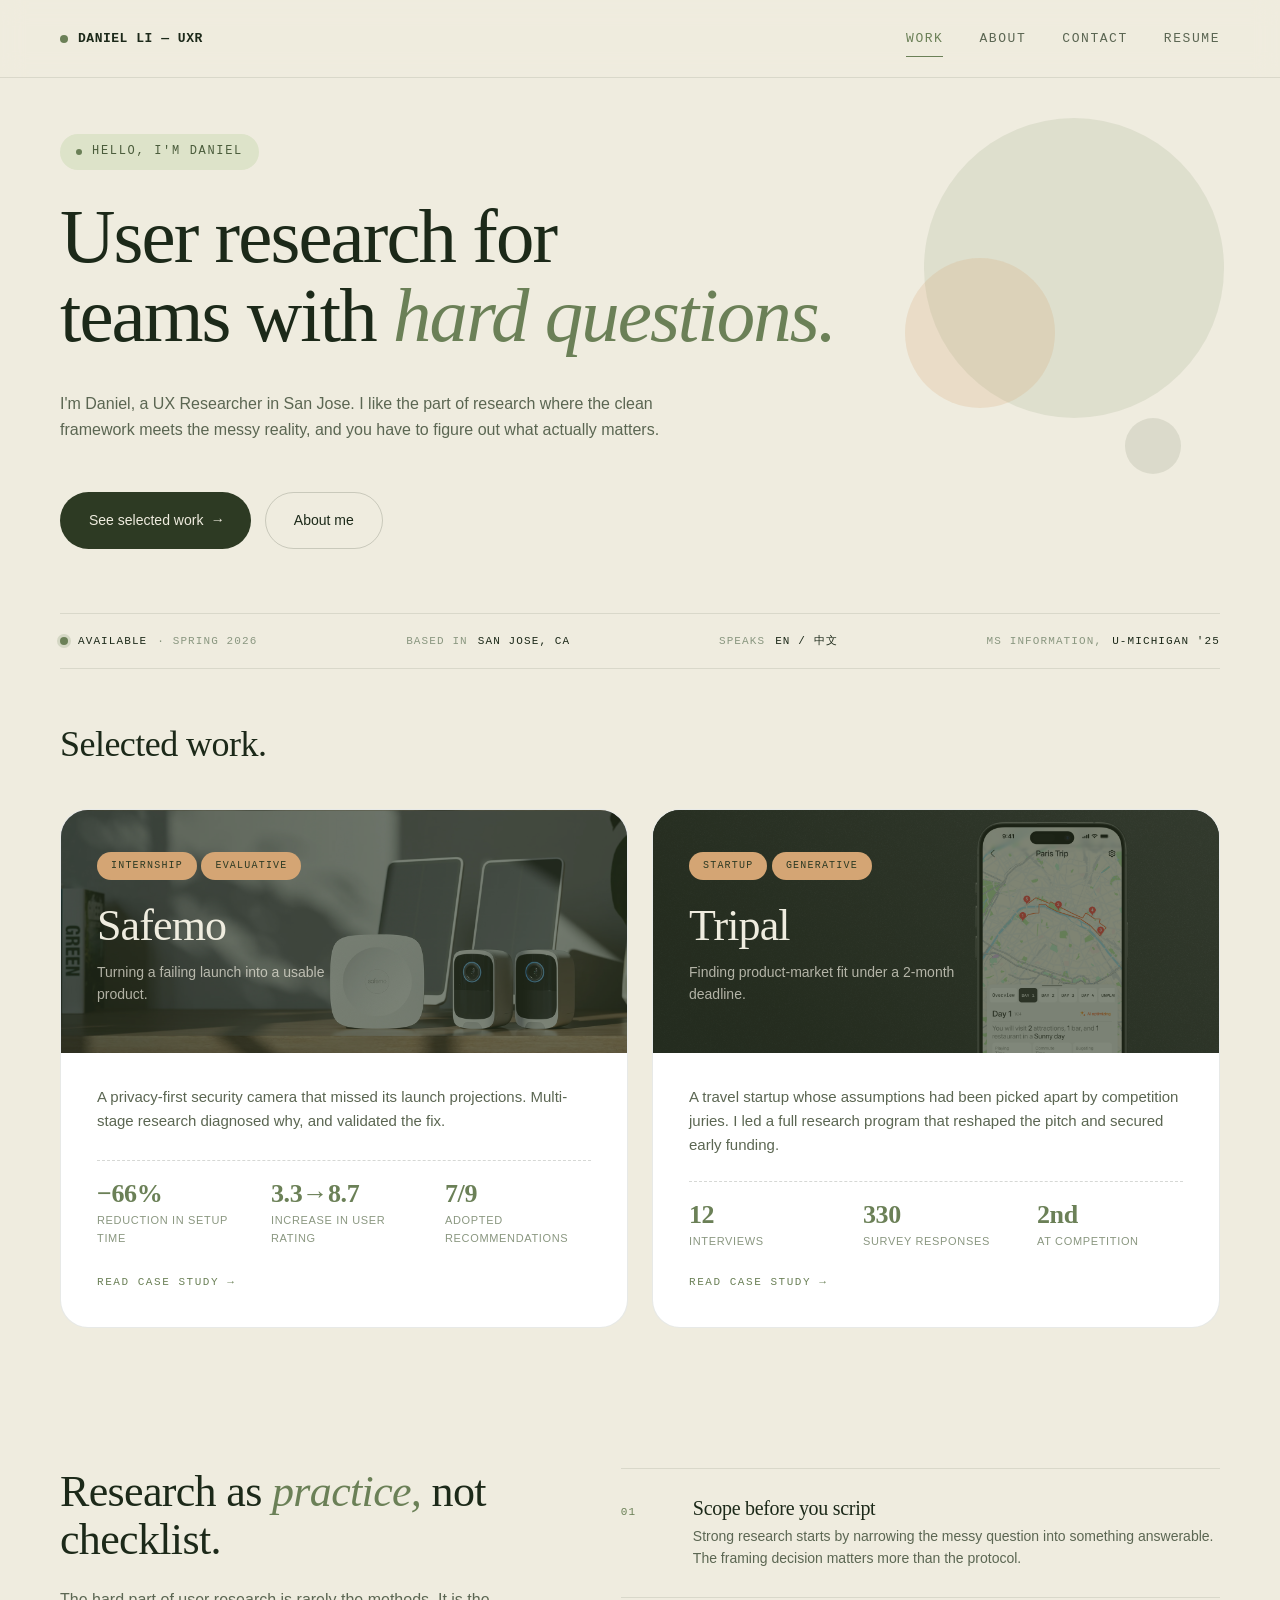
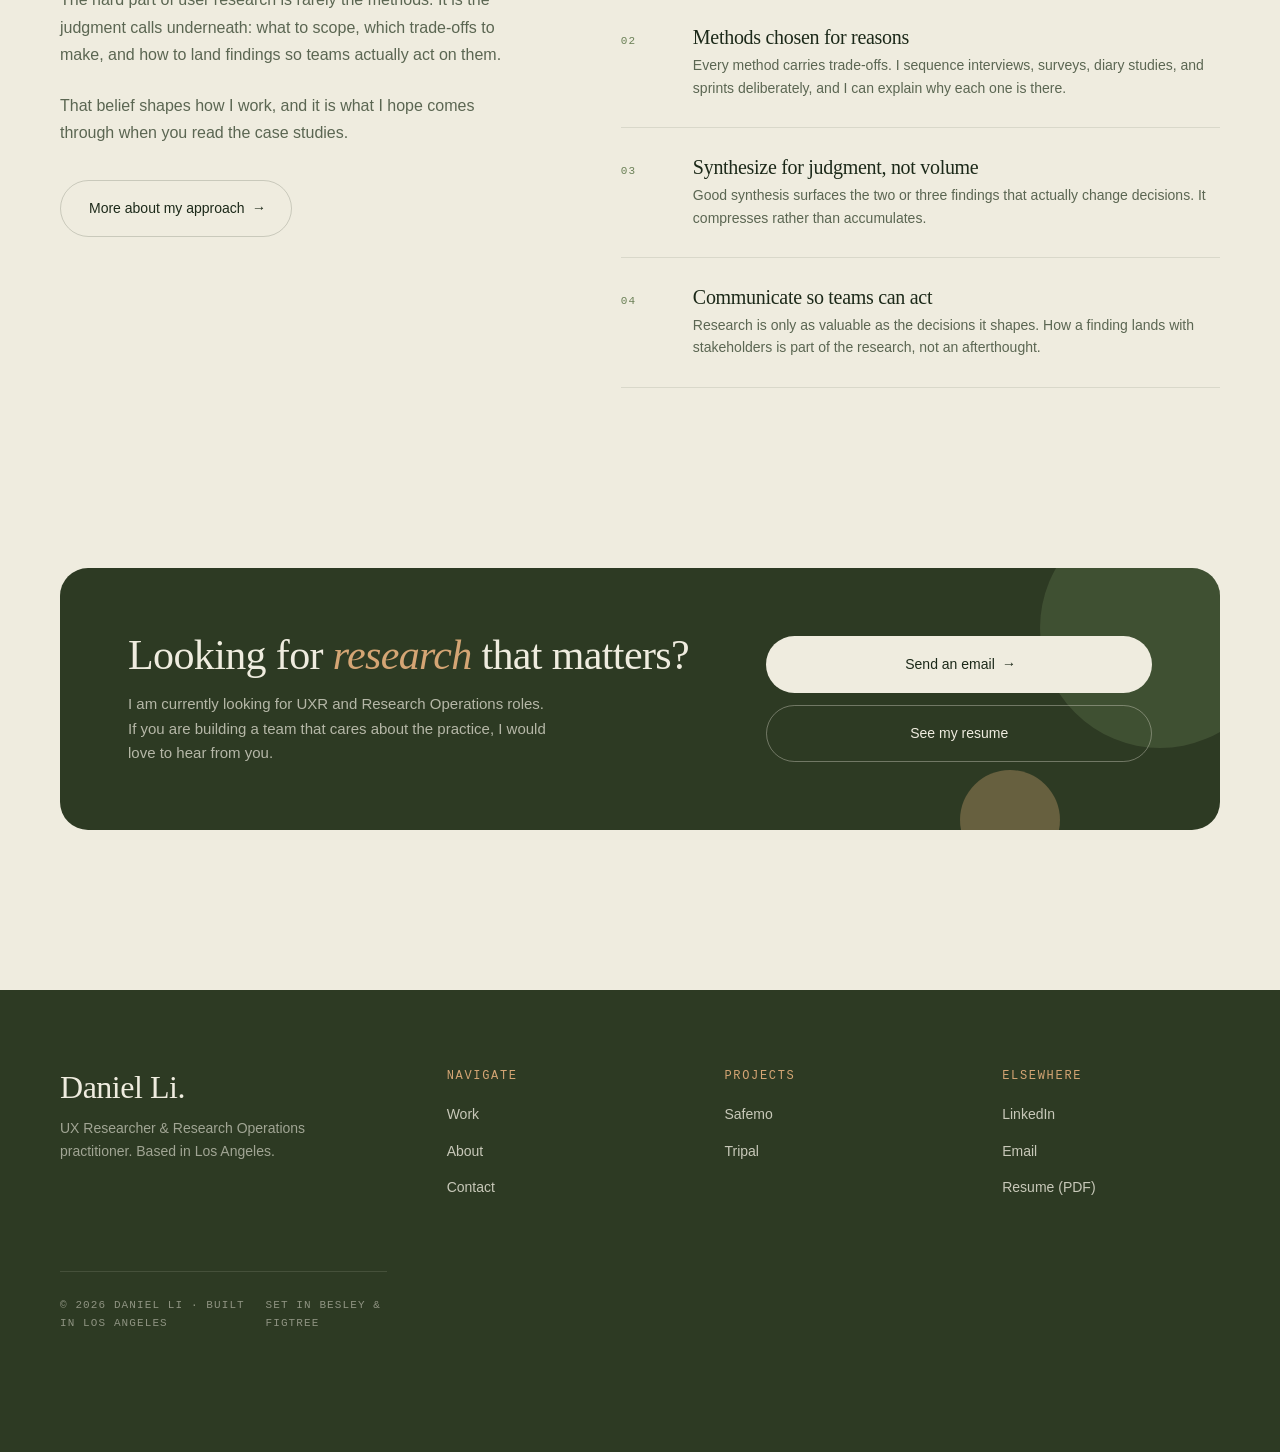
==== commit 7964052f: "Add files via upload" ====
--- a/index.html
+++ b/index.html
@@ -5,9 +5,7 @@
 <meta name="viewport" content="width=device-width, initial-scale=1.0">
 <title>Daniel Li — UX Researcher &amp; Research Operations</title>
 <meta name="description" content="Daniel Li is a UX Researcher and Research Operations practitioner based in Los Angeles.">
-<link rel="preconnect" href="https://fonts.googleapis.com">
-<link rel="preconnect" href="https://fonts.gstatic.com" crossorigin>
-<link href="https://fonts.googleapis.com/css2?family=Besley:ital,wght@0,400;0,500;0,600;0,700;1,400;1,500;1,600&family=Figtree:wght@400;500;600;700&family=JetBrains+Mono:wght@400;500;600&display=swap" rel="stylesheet">
+<link rel="stylesheet" href="fonts/fonts.css">
 <link rel="stylesheet" href="styles.css">
 <style>
   /* -------- HOME: Hero -------- */
@@ -69,6 +67,10 @@
   }
   .home-hero h1 .line { display: block; }
   .home-hero h1 em { font-weight: 500; }
+  .home-hero p {
+    max-width: min(644px, 100%);
+    margin-bottom: 48px;
+  }
   .home-hero .cta-row {
     display: flex;
     gap: 14px;
@@ -212,6 +214,44 @@
     z-index: 1;
     margin: 0;
   }
+  /* ---- Safemo card banner ---- */
+  .safemo-card .visual {
+    background-image: url('assets/safemo/safemo-case-study-banner.jpg');
+    background-size: cover;
+    background-position: center;
+  }
+  .safemo-card .visual::before {
+    content: '';
+    position: absolute;
+    inset: 0;
+    background: rgba(45, 58, 35, 0.60); /* --primary-deep at 60% */
+    z-index: 0;
+    transition: opacity 0.4s ease;
+  }
+  .safemo-card:hover .visual::before {
+    opacity: 0;
+  }
+  .safemo-card .visual > * { position: relative; z-index: 1; }
+
+  /* ---- Tripal card banner ---- */
+  .tripal-card .visual {
+    background-image: url('assets/tripal/tripal-case-study-banner.png');
+    background-size: cover;
+    background-position: center;
+  }
+  .tripal-card .visual::before {
+    content: '';
+    position: absolute;
+    inset: 0;
+    background: rgba(45, 58, 35, 0.60);
+    z-index: 0;
+    transition: opacity 0.4s ease;
+  }
+  .tripal-card:hover .visual::before {
+    opacity: 0;
+  }
+  .tripal-card .visual > * { position: relative; z-index: 1; }
+
   .project-card .visual .decor-a {
     position: absolute;
     bottom: -60px;
@@ -474,6 +514,7 @@
       <a href="index.html" class="active">Work</a>
       <a href="about.html">About</a>
       <a href="contact.html">Contact</a>
+      <a href="#">Resume</a>
     </div>
   </nav>
 </header>
@@ -488,9 +529,10 @@
   <div class="container">
     <div class="eyebrow">Hello, I'm Daniel</div>
     <h1>
-      <span class="line">User research for teams</span>
-      <span class="line">with <em>hard questions.</em></span>
+      <span class="line">User research for</span>
+      <span class="line">teams with <em>hard questions.</em></span>
     </h1>
+    <p>I'm Daniel, a UX Researcher in San Jose. I like the part of research where the clean framework meets the messy reality, and you have to figure out what actually matters. </p>
     <div class="cta-row">
       <a href="#work" class="btn btn-primary">See selected work <span class="arrow">→</span></a>
       <a href="about.html" class="btn btn-secondary">About me</a>
@@ -504,7 +546,7 @@
     <span><i class="status-dot"></i> <b>Available</b> · Spring 2026</span>
     <span>Based in <b>San Jose, CA</b></span>
     <span>Speaks <b>EN / 中文</b></span>
-    <span>MS Information, <b>U-Michigan '24</b></span>
+    <span>MS Information, <b>U-Michigan '25</b></span>
   </div>
 </div>
 
@@ -514,35 +556,33 @@
     <div class="work-header">
       <div class="headline">
         <h2>Selected work.</h2>
-        <p>Two projects that shaped how I think about research as a practice. One internship with real business impact, one full research program owned end to end.</p>
       </div>
-      <div class="count">2 Projects · 2024</div>
+
     </div>
 
     <div class="project-grid">
       <!-- SAFEMO CARD -->
-      <a href="safemo.html" class="project-card">
+      <a href="safemo.html" class="project-card safemo-card">
         <div class="visual">
-          <span class="tag featured">★ Featured · Internship</span>
+          <span class="tag featured">Internship</span>
+          <span class="tag featured">Evaluative</span>
           <h3>Safemo</h3>
           <p class="subtitle">Turning a failing launch into a usable product.</p>
-          <div class="decor-a"></div>
-          <div class="decor-b"></div>
         </div>
         <div class="content">
           <p class="intro-text">A privacy-first security camera that missed its launch projections. Multi-stage research diagnosed why, and validated the fix.</p>
           <div class="metrics-row">
             <div class="metric-inline">
-              <div class="num">−77%</div>
-              <div class="label">Average Setup time</div>
+              <div class="num">−66%</div>
+              <div class="label">Reduction in setup time</div>
             </div>
             <div class="metric-inline">
-              <div class="num">155%</div>
+              <div class="num">3.3→8.7</div>
               <div class="label">Increase in User Rating</div>
             </div>
             <div class="metric-inline">
-              <div class="num">30%</div>
-              <div class="label">Reduction in support tickets</div>
+              <div class="num">7/9</div>
+              <div class="label">Adopted Recommendations</div>
             </div>
           </div>
           <span class="read-more">Read case study <span class="arrow">→</span></span>
@@ -550,13 +590,12 @@
       </a>
 
       <!-- TRIPAL CARD -->
-      <a href="tripal.html" class="project-card">
+      <a href="tripal.html" class="project-card tripal-card">
         <div class="visual">
-          <span class="tag">Capstone · 2024</span>
+          <span class="tag featured">Startup</span>
+          <span class="tag featured">Generative</span>
           <h3>Tripal</h3>
-          <p class="subtitle">Finding product-market fit under a 2-week deadline.</p>
-          <div class="decor-a"></div>
-          <div class="decor-b"></div>
+          <p class="subtitle">Finding product-market fit under a 2-month deadline.</p>
         </div>
         <div class="content">
           <p class="intro-text">A travel startup whose assumptions had been picked apart by competition juries. I led a full research program that reshaped the pitch and secured early funding.</p>
@@ -628,8 +667,8 @@
         <p>I am currently looking for UXR and Research Operations roles. If you are building a team that cares about the practice, I would love to hear from you.</p>
       </div>
       <div class="actions">
-        <a href="mailto:your.email@example.com" class="btn btn-primary">Send an email <span class="arrow">→</span></a>
-        <a href="contact.html" class="btn btn-secondary">All the ways to reach me</a>
+        <a href="mailto:zhiboliuxr@gmail.com" class="btn btn-primary">Send an email <span class="arrow">→</span></a>
+        <a href="#" class="btn btn-secondary">See my resume</a>
       </div>
       <div class="decor"></div>
       <div class="decor-2"></div>
@@ -669,7 +708,7 @@
     </div>
     <div class="colophon">
       <span>© 2026 Daniel Li · Built in Los Angeles</span>
-      <span>Set in Besley, Figtree &amp; JetBrains Mono</span>
+      <span>Set in Besley &amp; Figtree</span>
     </div>
   </div>
 </footer>
--- a/styles.css
+++ b/styles.css
@@ -53,6 +53,7 @@
 html {
   scroll-behavior: smooth;
   -webkit-text-size-adjust: 100%;
+  scroll-padding-top: 80px;
 }
 
 body {
@@ -103,7 +104,7 @@
 
 .mono-label {
   font-family: var(--font-mono);
-  font-size: 11px;
+  font-size: 12px;
   letter-spacing: 0.12em;
   text-transform: uppercase;
   color: var(--ink-3);
@@ -115,7 +116,7 @@
   align-items: center;
   gap: 10px;
   font-family: var(--font-mono);
-  font-size: 11px;
+  font-size: 12px;
   font-weight: 500;
   letter-spacing: 0.14em;
   text-transform: uppercase;
@@ -173,7 +174,7 @@
 }
 .nav-links a {
   font-family: var(--font-mono);
-  font-size: 11px;
+  font-size: 13px;
   font-weight: 500;
   letter-spacing: 0.12em;
   text-transform: uppercase;
@@ -221,7 +222,7 @@
 }
 .site-footer .footer-col h4 {
   font-family: var(--font-mono);
-  font-size: 10px;
+  font-size: 12px;
   font-weight: 500;
   letter-spacing: 0.14em;
   text-transform: uppercase;
@@ -242,7 +243,7 @@
   display: flex;
   justify-content: space-between;
   font-family: var(--font-mono);
-  font-size: 10px;
+  font-size: 11px;
   letter-spacing: 0.1em;
   text-transform: uppercase;
   color: rgba(239, 236, 223, 0.5);
@@ -313,7 +314,7 @@
   .container, .container-narrow { padding: 0 24px; }
   .nav { padding: 18px 24px; }
   .nav-links { gap: 22px; }
-  .nav-links a { font-size: 10px; }
+  .nav-links a { font-size: 11px; }
   .site-footer { padding: 60px 0 30px; }
   .site-footer .container {
     grid-template-columns: 1fr 1fr;
@@ -332,4 +333,4 @@
   .nav-links { gap: 16px; }
   .nav-logo { font-size: 11px; }
   .nav-logo::before { width: 6px; height: 6px; }
-}
+}
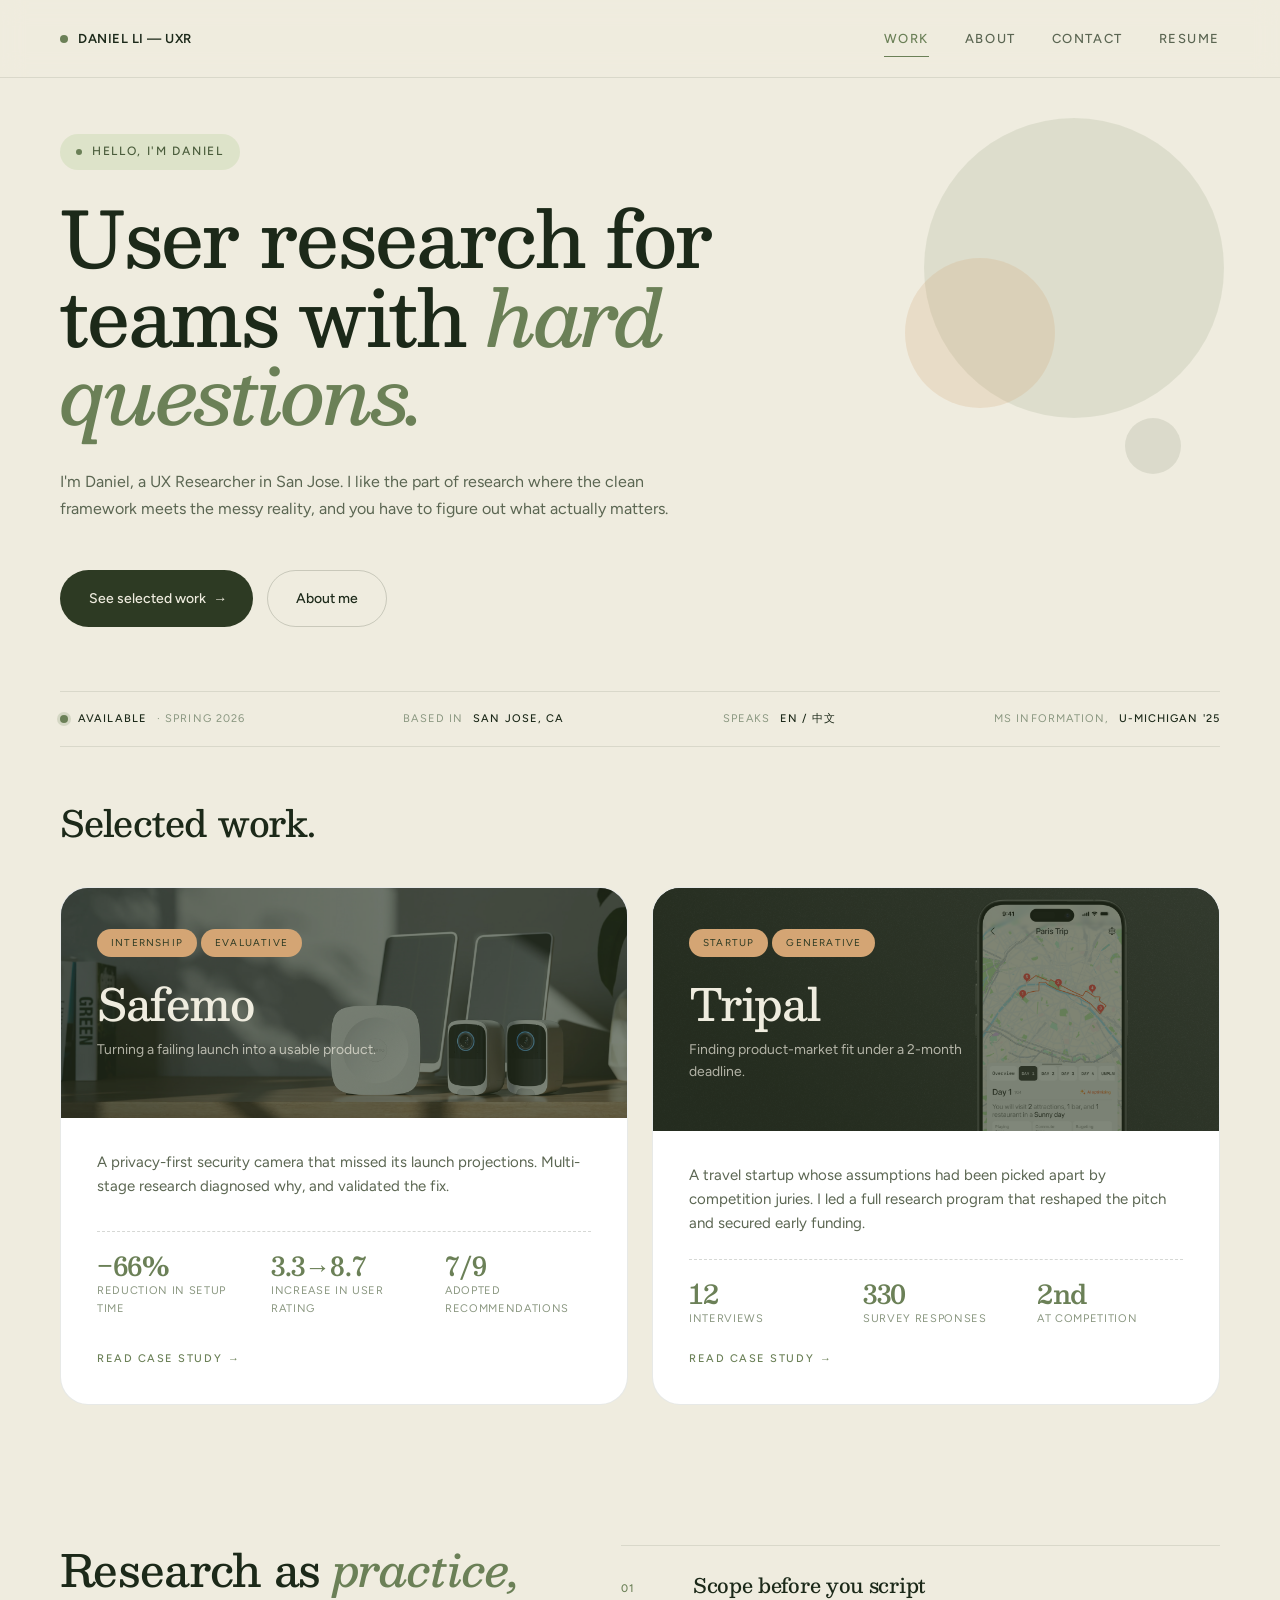
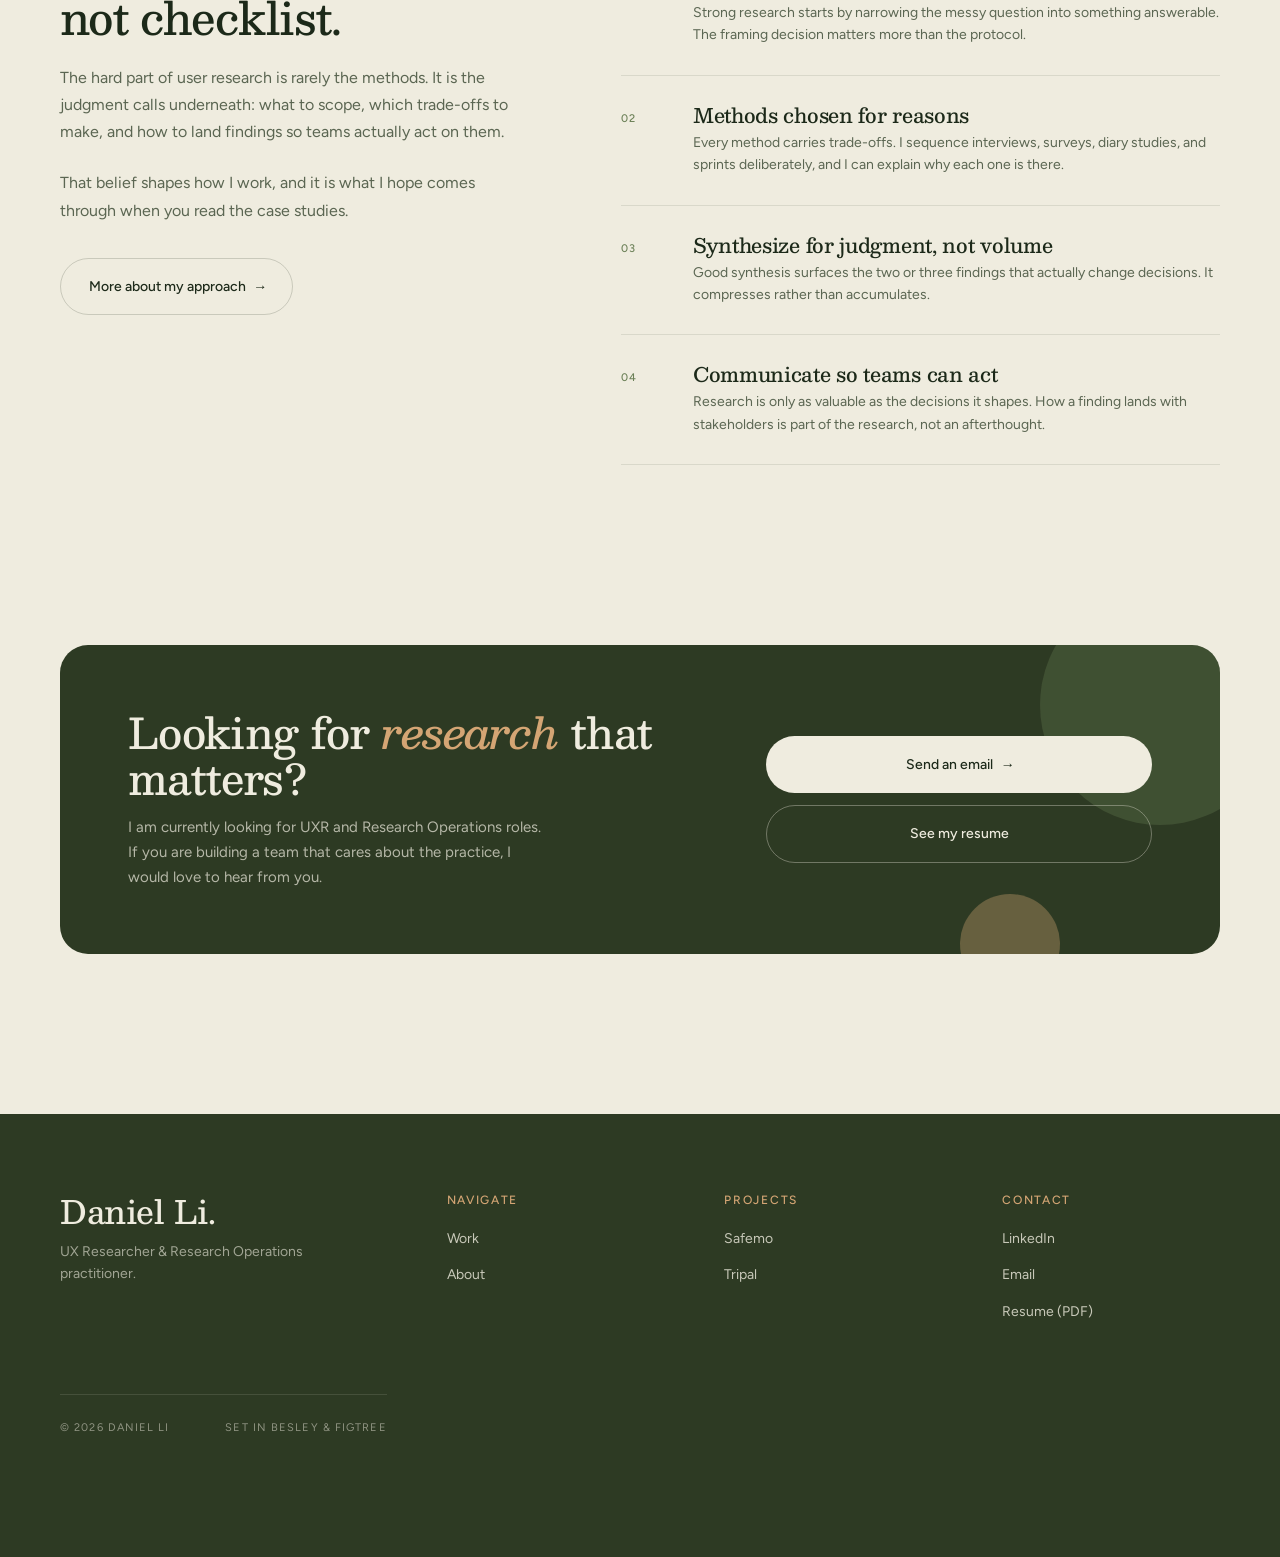
==== commit d6b5cb32: "Add files via upload" ====
--- a/index.html
+++ b/index.html
@@ -21,10 +21,9 @@
     width: 55%;
     height: 100%;
     pointer-events: none;
+    z-index: 0;
   }
   .shape-circle {
-    position: absolute;
-    border-radius: 50%;
   }
   .shape-moss {
     top: 40px;
@@ -33,6 +32,7 @@
     height: 300px;
     background: var(--primary);
     opacity: 0.13;
+    animation: shapeFloat-a 22s ease-in-out infinite;
   }
   .shape-apricot {
     top: 180px;
@@ -41,6 +41,7 @@
     height: 150px;
     background: var(--accent);
     opacity: 0.22;
+    animation: shapeFloat-b 18s ease-in-out -8s infinite;
   }
   .shape-small {
     top: 340px;
@@ -49,6 +50,29 @@
     height: 56px;
     background: var(--primary-dark);
     opacity: 0.12;
+    animation: shapeFloat-c 14s ease-in-out -14s infinite;
+  }
+
+  @media (prefers-reduced-motion: reduce) {
+    .shape-circle { animation: none; will-change: auto; }
+  }
+
+  @keyframes shapeFloat-a {
+    0%, 100% { transform: translate(0, 0) scale(1); }
+    20%       { transform: translate(-20px, 18px) scale(1.03); }
+    45%       { transform: translate(14px, 28px) scale(0.97); }
+    70%       { transform: translate(-8px, -16px) scale(1.02); }
+  }
+  @keyframes shapeFloat-b {
+    0%, 100% { transform: translate(0, 0) scale(1); }
+    30%       { transform: translate(16px, -22px) scale(1.06); }
+    55%       { transform: translate(-18px, 12px) scale(0.95); }
+    80%       { transform: translate(10px, 6px) scale(1.02); }
+  }
+  @keyframes shapeFloat-c {
+    0%, 100% { transform: translate(0, 0) scale(1); }
+    35%       { transform: translate(-12px, -18px) scale(1.08); }
+    65%       { transform: translate(16px, 10px) scale(0.93); }
   }
   .home-hero .container {
     position: relative;
@@ -214,31 +238,18 @@
     z-index: 1;
     margin: 0;
   }
-  /* ---- Safemo card banner ---- */
+  /* ---- Card banner backgrounds ---- */
   .safemo-card .visual {
     background-image: url('assets/safemo/safemo-case-study-banner.jpg');
     background-size: cover;
     background-position: center;
   }
-  .safemo-card .visual::before {
-    content: '';
-    position: absolute;
-    inset: 0;
-    background: rgba(45, 58, 35, 0.60); /* --primary-deep at 60% */
-    z-index: 0;
-    transition: opacity 0.4s ease;
-  }
-  .safemo-card:hover .visual::before {
-    opacity: 0;
-  }
-  .safemo-card .visual > * { position: relative; z-index: 1; }
-
-  /* ---- Tripal card banner ---- */
   .tripal-card .visual {
     background-image: url('assets/tripal/tripal-case-study-banner.png');
     background-size: cover;
     background-position: center;
   }
+  .safemo-card .visual::before,
   .tripal-card .visual::before {
     content: '';
     position: absolute;
@@ -247,31 +258,11 @@
     z-index: 0;
     transition: opacity 0.4s ease;
   }
-  .tripal-card:hover .visual::before {
-    opacity: 0;
-  }
+  .safemo-card:hover .visual::before,
+  .tripal-card:hover .visual::before { opacity: 0; }
+  .safemo-card .visual > *,
   .tripal-card .visual > * { position: relative; z-index: 1; }
 
-  .project-card .visual .decor-a {
-    position: absolute;
-    bottom: -60px;
-    right: -60px;
-    width: 200px;
-    height: 200px;
-    border-radius: 50%;
-    background: var(--primary);
-    opacity: 0.28;
-  }
-  .project-card .visual .decor-b {
-    position: absolute;
-    bottom: 24px;
-    right: 36px;
-    width: 68px;
-    height: 68px;
-    border-radius: 50%;
-    background: var(--accent);
-    opacity: 0.22;
-  }
   .project-card .content {
     padding: 32px 36px 36px;
     flex: 1;
@@ -404,22 +395,18 @@
     overflow: hidden;
   }
   .contact-strip .inner .decor {
-    position: absolute;
     top: -60px;
     right: -60px;
     width: 240px;
     height: 240px;
-    border-radius: 50%;
     background: var(--primary);
     opacity: 0.3;
   }
   .contact-strip .inner .decor-2 {
-    position: absolute;
     bottom: -40px;
     right: 160px;
     width: 100px;
     height: 100px;
-    border-radius: 50%;
     background: var(--accent);
     opacity: 0.35;
   }
@@ -449,20 +436,6 @@
   }
   .contact-strip .actions .btn {
     justify-content: center;
-  }
-  .contact-strip .btn-primary {
-    background: var(--bg);
-    color: var(--ink);
-  }
-  .contact-strip .btn-primary:hover { background: var(--accent); color: var(--ink); }
-  .contact-strip .btn-secondary {
-    border-color: rgba(239, 236, 223, 0.35);
-    color: var(--bg);
-  }
-  .contact-strip .btn-secondary:hover {
-    background: rgba(239, 236, 223, 0.1);
-    color: var(--bg);
-    border-color: var(--bg);
   }
 
   /* -------- Responsive -------- */
@@ -513,8 +486,8 @@
     <div class="nav-links">
       <a href="index.html" class="active">Work</a>
       <a href="about.html">About</a>
-      <a href="contact.html">Contact</a>
-      <a href="#">Resume</a>
+      <a href="mailto:zhiboliuxr@gmail.com">Contact</a>
+      <a href="assets/daniel-li-resume.pdf" target="_blank">Resume</a>
     </div>
   </nav>
 </header>
@@ -667,11 +640,11 @@
         <p>I am currently looking for UXR and Research Operations roles. If you are building a team that cares about the practice, I would love to hear from you.</p>
       </div>
       <div class="actions">
-        <a href="mailto:zhiboliuxr@gmail.com" class="btn btn-primary">Send an email <span class="arrow">→</span></a>
-        <a href="#" class="btn btn-secondary">See my resume</a>
+        <a href="mailto:zhiboliuxr@gmail.com" class="btn btn-primary btn-on-dark">Send an email <span class="arrow">→</span></a>
+        <a href="assets/daniel-li-resume.pdf" target="_blank" class="btn btn-secondary btn-on-dark">See my resume</a>
       </div>
-      <div class="decor"></div>
-      <div class="decor-2"></div>
+      <div class="decor decor-blob"></div>
+      <div class="decor-2 decor-blob"></div>
     </div>
   </div>
 </section>
@@ -681,14 +654,13 @@
   <div class="container">
     <div class="footer-intro">
       <h3>Daniel Li.</h3>
-      <p class="tagline">UX Researcher &amp; Research Operations practitioner. Based in Los Angeles.</p>
+      <p class="tagline">UX Researcher &amp; Research Operations practitioner.</p>
     </div>
     <div class="footer-col">
       <h4>Navigate</h4>
       <ul>
         <li><a href="index.html">Work</a></li>
         <li><a href="about.html">About</a></li>
-        <li><a href="contact.html">Contact</a></li>
       </ul>
     </div>
     <div class="footer-col">
@@ -699,15 +671,15 @@
       </ul>
     </div>
     <div class="footer-col">
-      <h4>Elsewhere</h4>
+      <h4>Contact</h4>
       <ul>
-        <li><a href="#">LinkedIn</a></li>
-        <li><a href="#">Email</a></li>
-        <li><a href="#">Resume (PDF)</a></li>
+        <li><a href="https://www.linkedin.com/in/zhibo-li-ux/">LinkedIn</a></li>
+        <li><a href="mailto:zhiboliuxr@gmail.com">Email</a></li>
+        <li><a href="assets/daniel-li-resume.pdf" target="_blank">Resume (PDF)</a></li>
       </ul>
     </div>
     <div class="colophon">
-      <span>© 2026 Daniel Li · Built in Los Angeles</span>
+      <span>© 2026 Daniel Li</span>
       <span>Set in Besley &amp; Figtree</span>
     </div>
   </div>
--- a/fonts/fonts.css
+++ b/fonts/fonts.css
@@ -0,0 +1,198 @@
+@font-face {
+  font-family: 'Besley';
+  font-style: italic;
+  font-weight: 400;
+  font-display: swap;
+  src: url('Besley-italic-400-142138.woff2') format('woff2');
+  unicode-range: U+0100-02BA, U+02BD-02C5, U+02C7-02CC, U+02CE-02D7, U+02DD-02FF, U+0304, U+0308, U+0329, U+1D00-1DBF, U+1E00-1E9F, U+1EF2-1EFF, U+2020, U+20A0-20AB, U+20AD-20C0, U+2113, U+2C60-2C7F, U+A720-A7FF;
+}
+
+@font-face {
+  font-family: 'Besley';
+  font-style: italic;
+  font-weight: 400;
+  font-display: swap;
+  src: url('Besley-italic-400-149798.woff2') format('woff2');
+  unicode-range: U+0000-00FF, U+0131, U+0152-0153, U+02BB-02BC, U+02C6, U+02DA, U+02DC, U+0304, U+0308, U+0329, U+2000-206F, U+20AC, U+2122, U+2191, U+2193, U+2212, U+2215, U+FEFF, U+FFFD;
+}
+
+@font-face {
+  font-family: 'Besley';
+  font-style: italic;
+  font-weight: 500;
+  font-display: swap;
+  src: url('Besley-italic-400-142138.woff2') format('woff2');
+  unicode-range: U+0100-02BA, U+02BD-02C5, U+02C7-02CC, U+02CE-02D7, U+02DD-02FF, U+0304, U+0308, U+0329, U+1D00-1DBF, U+1E00-1E9F, U+1EF2-1EFF, U+2020, U+20A0-20AB, U+20AD-20C0, U+2113, U+2C60-2C7F, U+A720-A7FF;
+}
+
+@font-face {
+  font-family: 'Besley';
+  font-style: italic;
+  font-weight: 500;
+  font-display: swap;
+  src: url('Besley-italic-400-149798.woff2') format('woff2');
+  unicode-range: U+0000-00FF, U+0131, U+0152-0153, U+02BB-02BC, U+02C6, U+02DA, U+02DC, U+0304, U+0308, U+0329, U+2000-206F, U+20AC, U+2122, U+2191, U+2193, U+2212, U+2215, U+FEFF, U+FFFD;
+}
+
+@font-face {
+  font-family: 'Besley';
+  font-style: italic;
+  font-weight: 600;
+  font-display: swap;
+  src: url('Besley-italic-400-142138.woff2') format('woff2');
+  unicode-range: U+0100-02BA, U+02BD-02C5, U+02C7-02CC, U+02CE-02D7, U+02DD-02FF, U+0304, U+0308, U+0329, U+1D00-1DBF, U+1E00-1E9F, U+1EF2-1EFF, U+2020, U+20A0-20AB, U+20AD-20C0, U+2113, U+2C60-2C7F, U+A720-A7FF;
+}
+
+@font-face {
+  font-family: 'Besley';
+  font-style: italic;
+  font-weight: 600;
+  font-display: swap;
+  src: url('Besley-italic-400-149798.woff2') format('woff2');
+  unicode-range: U+0000-00FF, U+0131, U+0152-0153, U+02BB-02BC, U+02C6, U+02DA, U+02DC, U+0304, U+0308, U+0329, U+2000-206F, U+20AC, U+2122, U+2191, U+2193, U+2212, U+2215, U+FEFF, U+FFFD;
+}
+
+@font-face {
+  font-family: 'Besley';
+  font-style: normal;
+  font-weight: 400;
+  font-display: swap;
+  src: url('Besley-normal-400-190374.woff2') format('woff2');
+  unicode-range: U+0100-02BA, U+02BD-02C5, U+02C7-02CC, U+02CE-02D7, U+02DD-02FF, U+0304, U+0308, U+0329, U+1D00-1DBF, U+1E00-1E9F, U+1EF2-1EFF, U+2020, U+20A0-20AB, U+20AD-20C0, U+2113, U+2C60-2C7F, U+A720-A7FF;
+}
+
+@font-face {
+  font-family: 'Besley';
+  font-style: normal;
+  font-weight: 400;
+  font-display: swap;
+  src: url('Besley-normal-400-126046.woff2') format('woff2');
+  unicode-range: U+0000-00FF, U+0131, U+0152-0153, U+02BB-02BC, U+02C6, U+02DA, U+02DC, U+0304, U+0308, U+0329, U+2000-206F, U+20AC, U+2122, U+2191, U+2193, U+2212, U+2215, U+FEFF, U+FFFD;
+}
+
+@font-face {
+  font-family: 'Besley';
+  font-style: normal;
+  font-weight: 500;
+  font-display: swap;
+  src: url('Besley-normal-400-190374.woff2') format('woff2');
+  unicode-range: U+0100-02BA, U+02BD-02C5, U+02C7-02CC, U+02CE-02D7, U+02DD-02FF, U+0304, U+0308, U+0329, U+1D00-1DBF, U+1E00-1E9F, U+1EF2-1EFF, U+2020, U+20A0-20AB, U+20AD-20C0, U+2113, U+2C60-2C7F, U+A720-A7FF;
+}
+
+@font-face {
+  font-family: 'Besley';
+  font-style: normal;
+  font-weight: 500;
+  font-display: swap;
+  src: url('Besley-normal-400-126046.woff2') format('woff2');
+  unicode-range: U+0000-00FF, U+0131, U+0152-0153, U+02BB-02BC, U+02C6, U+02DA, U+02DC, U+0304, U+0308, U+0329, U+2000-206F, U+20AC, U+2122, U+2191, U+2193, U+2212, U+2215, U+FEFF, U+FFFD;
+}
+
+@font-face {
+  font-family: 'Besley';
+  font-style: normal;
+  font-weight: 600;
+  font-display: swap;
+  src: url('Besley-normal-400-190374.woff2') format('woff2');
+  unicode-range: U+0100-02BA, U+02BD-02C5, U+02C7-02CC, U+02CE-02D7, U+02DD-02FF, U+0304, U+0308, U+0329, U+1D00-1DBF, U+1E00-1E9F, U+1EF2-1EFF, U+2020, U+20A0-20AB, U+20AD-20C0, U+2113, U+2C60-2C7F, U+A720-A7FF;
+}
+
+@font-face {
+  font-family: 'Besley';
+  font-style: normal;
+  font-weight: 600;
+  font-display: swap;
+  src: url('Besley-normal-400-126046.woff2') format('woff2');
+  unicode-range: U+0000-00FF, U+0131, U+0152-0153, U+02BB-02BC, U+02C6, U+02DA, U+02DC, U+0304, U+0308, U+0329, U+2000-206F, U+20AC, U+2122, U+2191, U+2193, U+2212, U+2215, U+FEFF, U+FFFD;
+}
+
+@font-face {
+  font-family: 'Besley';
+  font-style: normal;
+  font-weight: 700;
+  font-display: swap;
+  src: url('Besley-normal-400-190374.woff2') format('woff2');
+  unicode-range: U+0100-02BA, U+02BD-02C5, U+02C7-02CC, U+02CE-02D7, U+02DD-02FF, U+0304, U+0308, U+0329, U+1D00-1DBF, U+1E00-1E9F, U+1EF2-1EFF, U+2020, U+20A0-20AB, U+20AD-20C0, U+2113, U+2C60-2C7F, U+A720-A7FF;
+}
+
+@font-face {
+  font-family: 'Besley';
+  font-style: normal;
+  font-weight: 700;
+  font-display: swap;
+  src: url('Besley-normal-400-126046.woff2') format('woff2');
+  unicode-range: U+0000-00FF, U+0131, U+0152-0153, U+02BB-02BC, U+02C6, U+02DA, U+02DC, U+0304, U+0308, U+0329, U+2000-206F, U+20AC, U+2122, U+2191, U+2193, U+2212, U+2215, U+FEFF, U+FFFD;
+}
+
+@font-face {
+  font-family: 'Figtree';
+  font-style: normal;
+  font-weight: 400;
+  font-display: swap;
+  src: url('Figtree-normal-400-788498.woff2') format('woff2');
+  unicode-range: U+0100-02BA, U+02BD-02C5, U+02C7-02CC, U+02CE-02D7, U+02DD-02FF, U+0304, U+0308, U+0329, U+1D00-1DBF, U+1E00-1E9F, U+1EF2-1EFF, U+2020, U+20A0-20AB, U+20AD-20C0, U+2113, U+2C60-2C7F, U+A720-A7FF;
+}
+
+@font-face {
+  font-family: 'Figtree';
+  font-style: normal;
+  font-weight: 400;
+  font-display: swap;
+  src: url('Figtree-normal-400-101369.woff2') format('woff2');
+  unicode-range: U+0000-00FF, U+0131, U+0152-0153, U+02BB-02BC, U+02C6, U+02DA, U+02DC, U+0304, U+0308, U+0329, U+2000-206F, U+20AC, U+2122, U+2191, U+2193, U+2212, U+2215, U+FEFF, U+FFFD;
+}
+
+@font-face {
+  font-family: 'Figtree';
+  font-style: normal;
+  font-weight: 500;
+  font-display: swap;
+  src: url('Figtree-normal-400-788498.woff2') format('woff2');
+  unicode-range: U+0100-02BA, U+02BD-02C5, U+02C7-02CC, U+02CE-02D7, U+02DD-02FF, U+0304, U+0308, U+0329, U+1D00-1DBF, U+1E00-1E9F, U+1EF2-1EFF, U+2020, U+20A0-20AB, U+20AD-20C0, U+2113, U+2C60-2C7F, U+A720-A7FF;
+}
+
+@font-face {
+  font-family: 'Figtree';
+  font-style: normal;
+  font-weight: 500;
+  font-display: swap;
+  src: url('Figtree-normal-400-101369.woff2') format('woff2');
+  unicode-range: U+0000-00FF, U+0131, U+0152-0153, U+02BB-02BC, U+02C6, U+02DA, U+02DC, U+0304, U+0308, U+0329, U+2000-206F, U+20AC, U+2122, U+2191, U+2193, U+2212, U+2215, U+FEFF, U+FFFD;
+}
+
+@font-face {
+  font-family: 'Figtree';
+  font-style: normal;
+  font-weight: 600;
+  font-display: swap;
+  src: url('Figtree-normal-400-788498.woff2') format('woff2');
+  unicode-range: U+0100-02BA, U+02BD-02C5, U+02C7-02CC, U+02CE-02D7, U+02DD-02FF, U+0304, U+0308, U+0329, U+1D00-1DBF, U+1E00-1E9F, U+1EF2-1EFF, U+2020, U+20A0-20AB, U+20AD-20C0, U+2113, U+2C60-2C7F, U+A720-A7FF;
+}
+
+@font-face {
+  font-family: 'Figtree';
+  font-style: normal;
+  font-weight: 600;
+  font-display: swap;
+  src: url('Figtree-normal-400-101369.woff2') format('woff2');
+  unicode-range: U+0000-00FF, U+0131, U+0152-0153, U+02BB-02BC, U+02C6, U+02DA, U+02DC, U+0304, U+0308, U+0329, U+2000-206F, U+20AC, U+2122, U+2191, U+2193, U+2212, U+2215, U+FEFF, U+FFFD;
+}
+
+@font-face {
+  font-family: 'Figtree';
+  font-style: normal;
+  font-weight: 700;
+  font-display: swap;
+  src: url('Figtree-normal-400-788498.woff2') format('woff2');
+  unicode-range: U+0100-02BA, U+02BD-02C5, U+02C7-02CC, U+02CE-02D7, U+02DD-02FF, U+0304, U+0308, U+0329, U+1D00-1DBF, U+1E00-1E9F, U+1EF2-1EFF, U+2020, U+20A0-20AB, U+20AD-20C0, U+2113, U+2C60-2C7F, U+A720-A7FF;
+}
+
+@font-face {
+  font-family: 'Figtree';
+  font-style: normal;
+  font-weight: 700;
+  font-display: swap;
+  src: url('Figtree-normal-400-101369.woff2') format('woff2');
+  unicode-range: U+0000-00FF, U+0131, U+0152-0153, U+02BB-02BC, U+02C6, U+02DA, U+02DC, U+0304, U+0308, U+0329, U+2000-206F, U+20AC, U+2122, U+2191, U+2193, U+2212, U+2215, U+FEFF, U+FFFD;
+}
+
--- a/styles.css
+++ b/styles.css
@@ -30,7 +30,7 @@
   /* Typography */
   --font-display: 'Besley', Georgia, serif;
   --font-body:    'Figtree', -apple-system, BlinkMacSystemFont, sans-serif;
-  --font-mono:    'Figtree', 'Courier New', monospace;
+  --font-mono:    'Figtree', 'Consolas', 'Courier New', monospace;
 
   /* Scale */
   --radius-sm: 4px;
@@ -68,6 +68,7 @@
 }
 
 img, svg { display: block; max-width: 100%; }
+.sr-only { position: absolute; width: 1px; height: 1px; padding: 0; margin: -1px; overflow: hidden; clip: rect(0,0,0,0); white-space: nowrap; border: 0; }
 a { color: inherit; text-decoration: none; }
 button { font: inherit; cursor: pointer; background: none; border: none; color: inherit; }
 
@@ -298,6 +299,35 @@
   border: none;
   height: 1px;
   background: var(--border);
+}
+
+/* -------- Shared animation shapes -------- */
+.shape-circle, .orb {
+  position: absolute;
+  border-radius: 50%;
+  will-change: transform;
+}
+
+/* -------- Decorative blobs -------- */
+.decor-blob {
+  position: absolute;
+  border-radius: 50%;
+}
+
+/* -------- Button dark-background modifier -------- */
+.btn-on-dark.btn-primary {
+  background: var(--bg);
+  color: var(--ink);
+}
+.btn-on-dark.btn-primary:hover { background: var(--accent); color: var(--ink); }
+.btn-on-dark.btn-secondary {
+  border-color: rgba(239, 236, 223, 0.35);
+  color: var(--bg);
+}
+.btn-on-dark.btn-secondary:hover {
+  background: rgba(239, 236, 223, 0.1);
+  color: var(--bg);
+  border-color: var(--bg);
 }
 
 /* -------- Shared card component -------- */
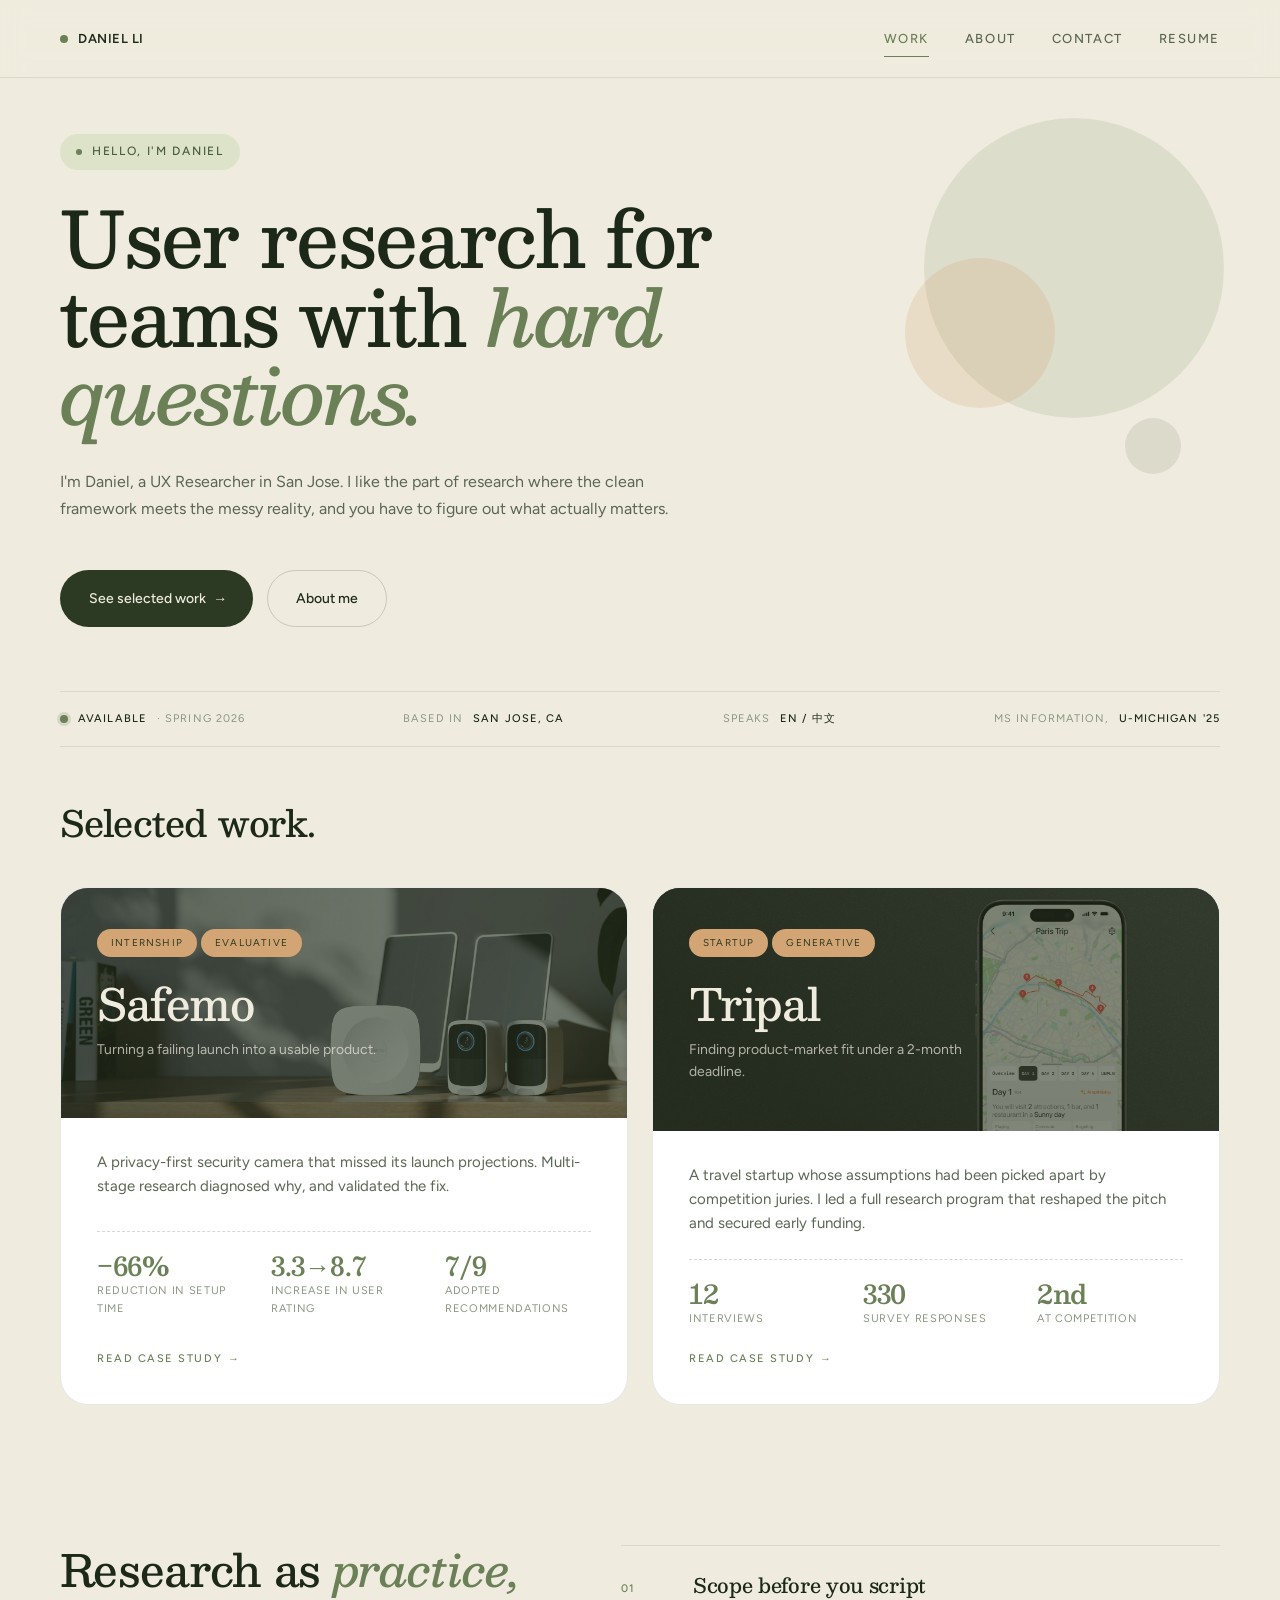
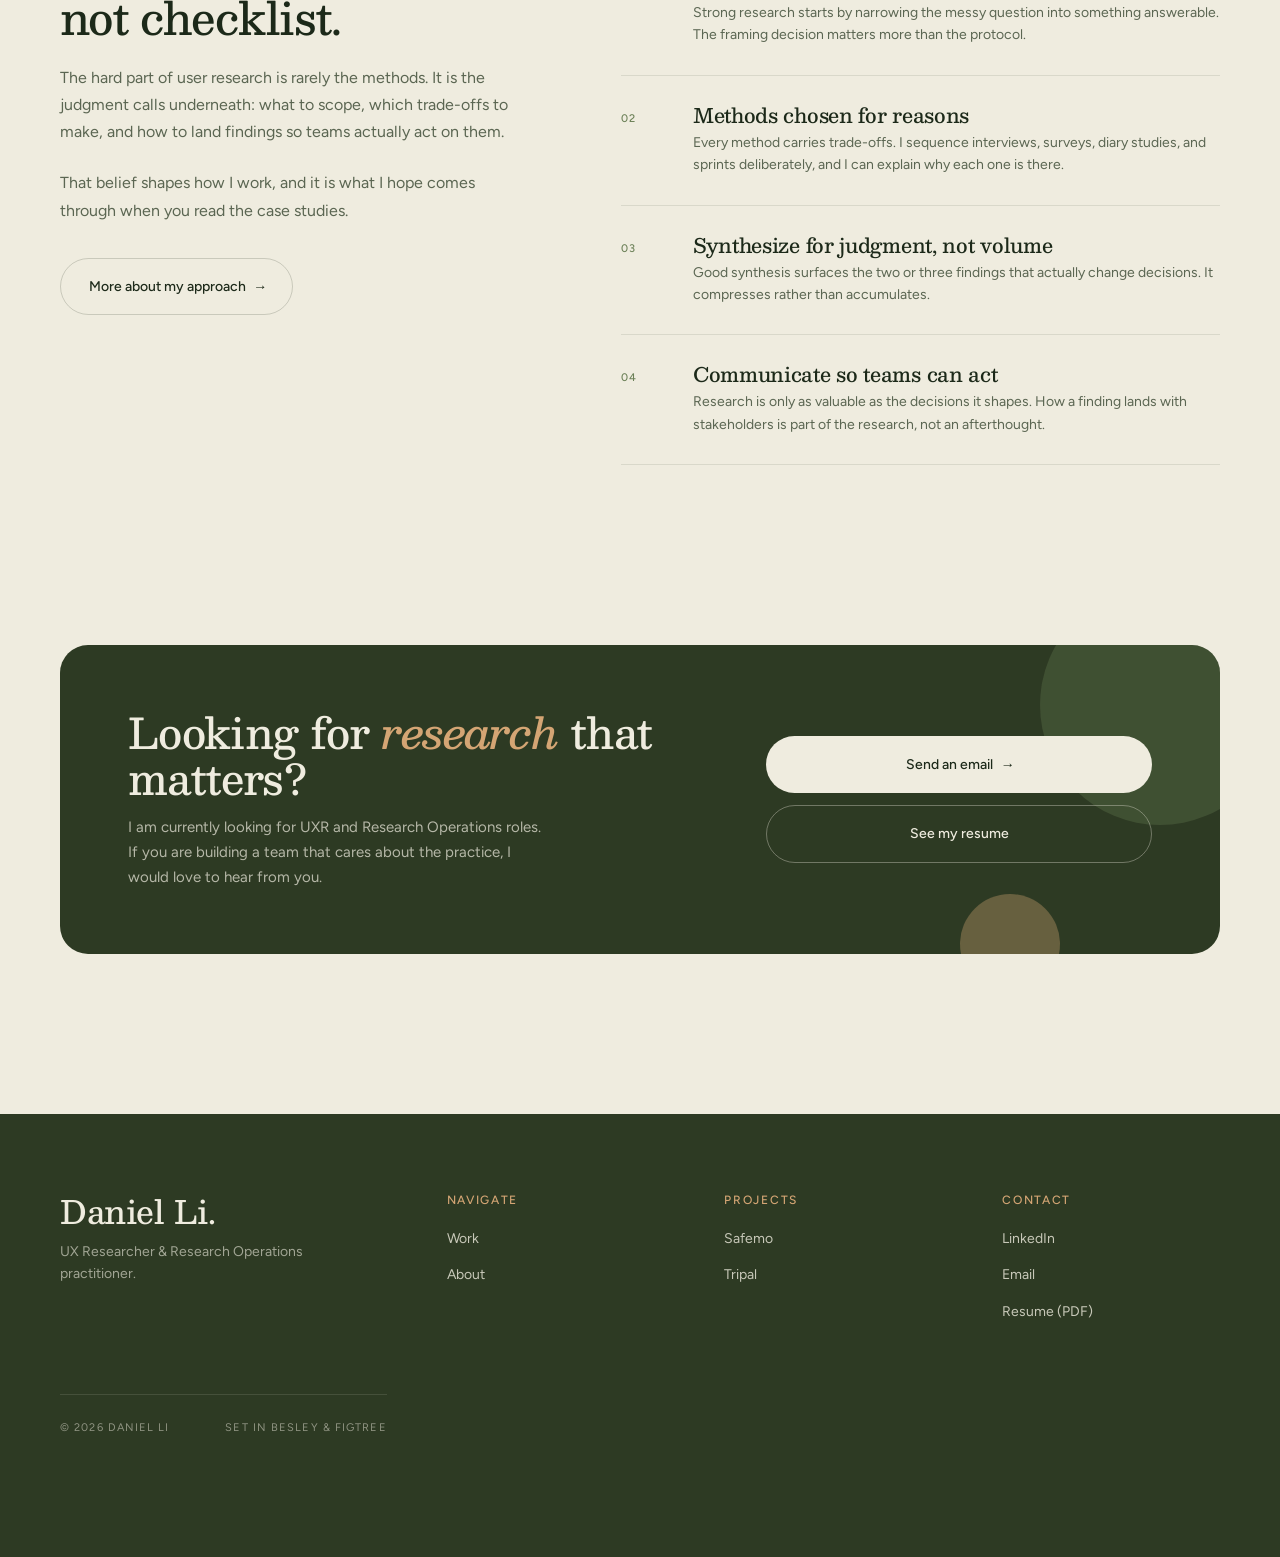
==== commit 87611331: "Add files via upload" ====
--- a/index.html
+++ b/index.html
@@ -23,8 +23,7 @@
     pointer-events: none;
     z-index: 0;
   }
-  .shape-circle {
-  }
+
   .shape-moss {
     top: 40px;
     right: 8%;
@@ -482,7 +481,7 @@
 <!-- ============ HEADER ============ -->
 <header class="site-header">
   <nav class="nav">
-    <a href="index.html" class="nav-logo">Daniel Li — UXR</a>
+    <a href="index.html" class="nav-logo">Daniel Li</a>
     <div class="nav-links">
       <a href="index.html" class="active">Work</a>
       <a href="about.html">About</a>
--- a/fonts/fonts.css
+++ b/fonts/fonts.css
@@ -1,3 +1,4 @@
+/* Besley italic — weight 400 */
 @font-face {
   font-family: 'Besley';
   font-style: italic;
@@ -6,7 +7,6 @@
   src: url('Besley-italic-400-142138.woff2') format('woff2');
   unicode-range: U+0100-02BA, U+02BD-02C5, U+02C7-02CC, U+02CE-02D7, U+02DD-02FF, U+0304, U+0308, U+0329, U+1D00-1DBF, U+1E00-1E9F, U+1EF2-1EFF, U+2020, U+20A0-20AB, U+20AD-20C0, U+2113, U+2C60-2C7F, U+A720-A7FF;
 }
-
 @font-face {
   font-family: 'Besley';
   font-style: italic;
@@ -16,42 +16,25 @@
   unicode-range: U+0000-00FF, U+0131, U+0152-0153, U+02BB-02BC, U+02C6, U+02DA, U+02DC, U+0304, U+0308, U+0329, U+2000-206F, U+20AC, U+2122, U+2191, U+2193, U+2212, U+2215, U+FEFF, U+FFFD;
 }
 
+/* Besley italic — weights 500–700 */
 @font-face {
   font-family: 'Besley';
   font-style: italic;
-  font-weight: 500;
+  font-weight: 500 700;
   font-display: swap;
-  src: url('Besley-italic-400-142138.woff2') format('woff2');
+  src: url('Besley-italic-500-latin-ext.woff2') format('woff2');
   unicode-range: U+0100-02BA, U+02BD-02C5, U+02C7-02CC, U+02CE-02D7, U+02DD-02FF, U+0304, U+0308, U+0329, U+1D00-1DBF, U+1E00-1E9F, U+1EF2-1EFF, U+2020, U+20A0-20AB, U+20AD-20C0, U+2113, U+2C60-2C7F, U+A720-A7FF;
 }
-
 @font-face {
   font-family: 'Besley';
   font-style: italic;
-  font-weight: 500;
+  font-weight: 500 700;
   font-display: swap;
-  src: url('Besley-italic-400-149798.woff2') format('woff2');
+  src: url('Besley-italic-500-latin.woff2') format('woff2');
   unicode-range: U+0000-00FF, U+0131, U+0152-0153, U+02BB-02BC, U+02C6, U+02DA, U+02DC, U+0304, U+0308, U+0329, U+2000-206F, U+20AC, U+2122, U+2191, U+2193, U+2212, U+2215, U+FEFF, U+FFFD;
 }
 
-@font-face {
-  font-family: 'Besley';
-  font-style: italic;
-  font-weight: 600;
-  font-display: swap;
-  src: url('Besley-italic-400-142138.woff2') format('woff2');
-  unicode-range: U+0100-02BA, U+02BD-02C5, U+02C7-02CC, U+02CE-02D7, U+02DD-02FF, U+0304, U+0308, U+0329, U+1D00-1DBF, U+1E00-1E9F, U+1EF2-1EFF, U+2020, U+20A0-20AB, U+20AD-20C0, U+2113, U+2C60-2C7F, U+A720-A7FF;
-}
-
-@font-face {
-  font-family: 'Besley';
-  font-style: italic;
-  font-weight: 600;
-  font-display: swap;
-  src: url('Besley-italic-400-149798.woff2') format('woff2');
-  unicode-range: U+0000-00FF, U+0131, U+0152-0153, U+02BB-02BC, U+02C6, U+02DA, U+02DC, U+0304, U+0308, U+0329, U+2000-206F, U+20AC, U+2122, U+2191, U+2193, U+2212, U+2215, U+FEFF, U+FFFD;
-}
-
+/* Besley normal — weight 400 */
 @font-face {
   font-family: 'Besley';
   font-style: normal;
@@ -60,7 +43,6 @@
   src: url('Besley-normal-400-190374.woff2') format('woff2');
   unicode-range: U+0100-02BA, U+02BD-02C5, U+02C7-02CC, U+02CE-02D7, U+02DD-02FF, U+0304, U+0308, U+0329, U+1D00-1DBF, U+1E00-1E9F, U+1EF2-1EFF, U+2020, U+20A0-20AB, U+20AD-20C0, U+2113, U+2C60-2C7F, U+A720-A7FF;
 }
-
 @font-face {
   font-family: 'Besley';
   font-style: normal;
@@ -70,60 +52,25 @@
   unicode-range: U+0000-00FF, U+0131, U+0152-0153, U+02BB-02BC, U+02C6, U+02DA, U+02DC, U+0304, U+0308, U+0329, U+2000-206F, U+20AC, U+2122, U+2191, U+2193, U+2212, U+2215, U+FEFF, U+FFFD;
 }
 
+/* Besley normal — weights 500–700 */
 @font-face {
   font-family: 'Besley';
   font-style: normal;
-  font-weight: 500;
+  font-weight: 500 700;
   font-display: swap;
-  src: url('Besley-normal-400-190374.woff2') format('woff2');
+  src: url('Besley-normal-500-latin-ext.woff2') format('woff2');
   unicode-range: U+0100-02BA, U+02BD-02C5, U+02C7-02CC, U+02CE-02D7, U+02DD-02FF, U+0304, U+0308, U+0329, U+1D00-1DBF, U+1E00-1E9F, U+1EF2-1EFF, U+2020, U+20A0-20AB, U+20AD-20C0, U+2113, U+2C60-2C7F, U+A720-A7FF;
 }
-
 @font-face {
   font-family: 'Besley';
   font-style: normal;
-  font-weight: 500;
+  font-weight: 500 700;
   font-display: swap;
-  src: url('Besley-normal-400-126046.woff2') format('woff2');
+  src: url('Besley-normal-500-latin.woff2') format('woff2');
   unicode-range: U+0000-00FF, U+0131, U+0152-0153, U+02BB-02BC, U+02C6, U+02DA, U+02DC, U+0304, U+0308, U+0329, U+2000-206F, U+20AC, U+2122, U+2191, U+2193, U+2212, U+2215, U+FEFF, U+FFFD;
 }
 
-@font-face {
-  font-family: 'Besley';
-  font-style: normal;
-  font-weight: 600;
-  font-display: swap;
-  src: url('Besley-normal-400-190374.woff2') format('woff2');
-  unicode-range: U+0100-02BA, U+02BD-02C5, U+02C7-02CC, U+02CE-02D7, U+02DD-02FF, U+0304, U+0308, U+0329, U+1D00-1DBF, U+1E00-1E9F, U+1EF2-1EFF, U+2020, U+20A0-20AB, U+20AD-20C0, U+2113, U+2C60-2C7F, U+A720-A7FF;
-}
-
-@font-face {
-  font-family: 'Besley';
-  font-style: normal;
-  font-weight: 600;
-  font-display: swap;
-  src: url('Besley-normal-400-126046.woff2') format('woff2');
-  unicode-range: U+0000-00FF, U+0131, U+0152-0153, U+02BB-02BC, U+02C6, U+02DA, U+02DC, U+0304, U+0308, U+0329, U+2000-206F, U+20AC, U+2122, U+2191, U+2193, U+2212, U+2215, U+FEFF, U+FFFD;
-}
-
-@font-face {
-  font-family: 'Besley';
-  font-style: normal;
-  font-weight: 700;
-  font-display: swap;
-  src: url('Besley-normal-400-190374.woff2') format('woff2');
-  unicode-range: U+0100-02BA, U+02BD-02C5, U+02C7-02CC, U+02CE-02D7, U+02DD-02FF, U+0304, U+0308, U+0329, U+1D00-1DBF, U+1E00-1E9F, U+1EF2-1EFF, U+2020, U+20A0-20AB, U+20AD-20C0, U+2113, U+2C60-2C7F, U+A720-A7FF;
-}
-
-@font-face {
-  font-family: 'Besley';
-  font-style: normal;
-  font-weight: 700;
-  font-display: swap;
-  src: url('Besley-normal-400-126046.woff2') format('woff2');
-  unicode-range: U+0000-00FF, U+0131, U+0152-0153, U+02BB-02BC, U+02C6, U+02DA, U+02DC, U+0304, U+0308, U+0329, U+2000-206F, U+20AC, U+2122, U+2191, U+2193, U+2212, U+2215, U+FEFF, U+FFFD;
-}
-
+/* Figtree normal — weight 400 */
 @font-face {
   font-family: 'Figtree';
   font-style: normal;
@@ -132,7 +79,6 @@
   src: url('Figtree-normal-400-788498.woff2') format('woff2');
   unicode-range: U+0100-02BA, U+02BD-02C5, U+02C7-02CC, U+02CE-02D7, U+02DD-02FF, U+0304, U+0308, U+0329, U+1D00-1DBF, U+1E00-1E9F, U+1EF2-1EFF, U+2020, U+20A0-20AB, U+20AD-20C0, U+2113, U+2C60-2C7F, U+A720-A7FF;
 }
-
 @font-face {
   font-family: 'Figtree';
   font-style: normal;
@@ -142,57 +88,20 @@
   unicode-range: U+0000-00FF, U+0131, U+0152-0153, U+02BB-02BC, U+02C6, U+02DA, U+02DC, U+0304, U+0308, U+0329, U+2000-206F, U+20AC, U+2122, U+2191, U+2193, U+2212, U+2215, U+FEFF, U+FFFD;
 }
 
+/* Figtree normal — weights 500–700 */
 @font-face {
   font-family: 'Figtree';
   font-style: normal;
-  font-weight: 500;
+  font-weight: 500 700;
   font-display: swap;
-  src: url('Figtree-normal-400-788498.woff2') format('woff2');
+  src: url('Figtree-normal-500-latin-ext.woff2') format('woff2');
   unicode-range: U+0100-02BA, U+02BD-02C5, U+02C7-02CC, U+02CE-02D7, U+02DD-02FF, U+0304, U+0308, U+0329, U+1D00-1DBF, U+1E00-1E9F, U+1EF2-1EFF, U+2020, U+20A0-20AB, U+20AD-20C0, U+2113, U+2C60-2C7F, U+A720-A7FF;
 }
-
 @font-face {
   font-family: 'Figtree';
   font-style: normal;
-  font-weight: 500;
+  font-weight: 500 700;
   font-display: swap;
-  src: url('Figtree-normal-400-101369.woff2') format('woff2');
+  src: url('Figtree-normal-500-latin.woff2') format('woff2');
   unicode-range: U+0000-00FF, U+0131, U+0152-0153, U+02BB-02BC, U+02C6, U+02DA, U+02DC, U+0304, U+0308, U+0329, U+2000-206F, U+20AC, U+2122, U+2191, U+2193, U+2212, U+2215, U+FEFF, U+FFFD;
 }
-
-@font-face {
-  font-family: 'Figtree';
-  font-style: normal;
-  font-weight: 600;
-  font-display: swap;
-  src: url('Figtree-normal-400-788498.woff2') format('woff2');
-  unicode-range: U+0100-02BA, U+02BD-02C5, U+02C7-02CC, U+02CE-02D7, U+02DD-02FF, U+0304, U+0308, U+0329, U+1D00-1DBF, U+1E00-1E9F, U+1EF2-1EFF, U+2020, U+20A0-20AB, U+20AD-20C0, U+2113, U+2C60-2C7F, U+A720-A7FF;
-}
-
-@font-face {
-  font-family: 'Figtree';
-  font-style: normal;
-  font-weight: 600;
-  font-display: swap;
-  src: url('Figtree-normal-400-101369.woff2') format('woff2');
-  unicode-range: U+0000-00FF, U+0131, U+0152-0153, U+02BB-02BC, U+02C6, U+02DA, U+02DC, U+0304, U+0308, U+0329, U+2000-206F, U+20AC, U+2122, U+2191, U+2193, U+2212, U+2215, U+FEFF, U+FFFD;
-}
-
-@font-face {
-  font-family: 'Figtree';
-  font-style: normal;
-  font-weight: 700;
-  font-display: swap;
-  src: url('Figtree-normal-400-788498.woff2') format('woff2');
-  unicode-range: U+0100-02BA, U+02BD-02C5, U+02C7-02CC, U+02CE-02D7, U+02DD-02FF, U+0304, U+0308, U+0329, U+1D00-1DBF, U+1E00-1E9F, U+1EF2-1EFF, U+2020, U+20A0-20AB, U+20AD-20C0, U+2113, U+2C60-2C7F, U+A720-A7FF;
-}
-
-@font-face {
-  font-family: 'Figtree';
-  font-style: normal;
-  font-weight: 700;
-  font-display: swap;
-  src: url('Figtree-normal-400-101369.woff2') format('woff2');
-  unicode-range: U+0000-00FF, U+0131, U+0152-0153, U+02BB-02BC, U+02C6, U+02DA, U+02DC, U+0304, U+0308, U+0329, U+2000-206F, U+20AC, U+2122, U+2191, U+2193, U+2212, U+2215, U+FEFF, U+FFFD;
-}
-
